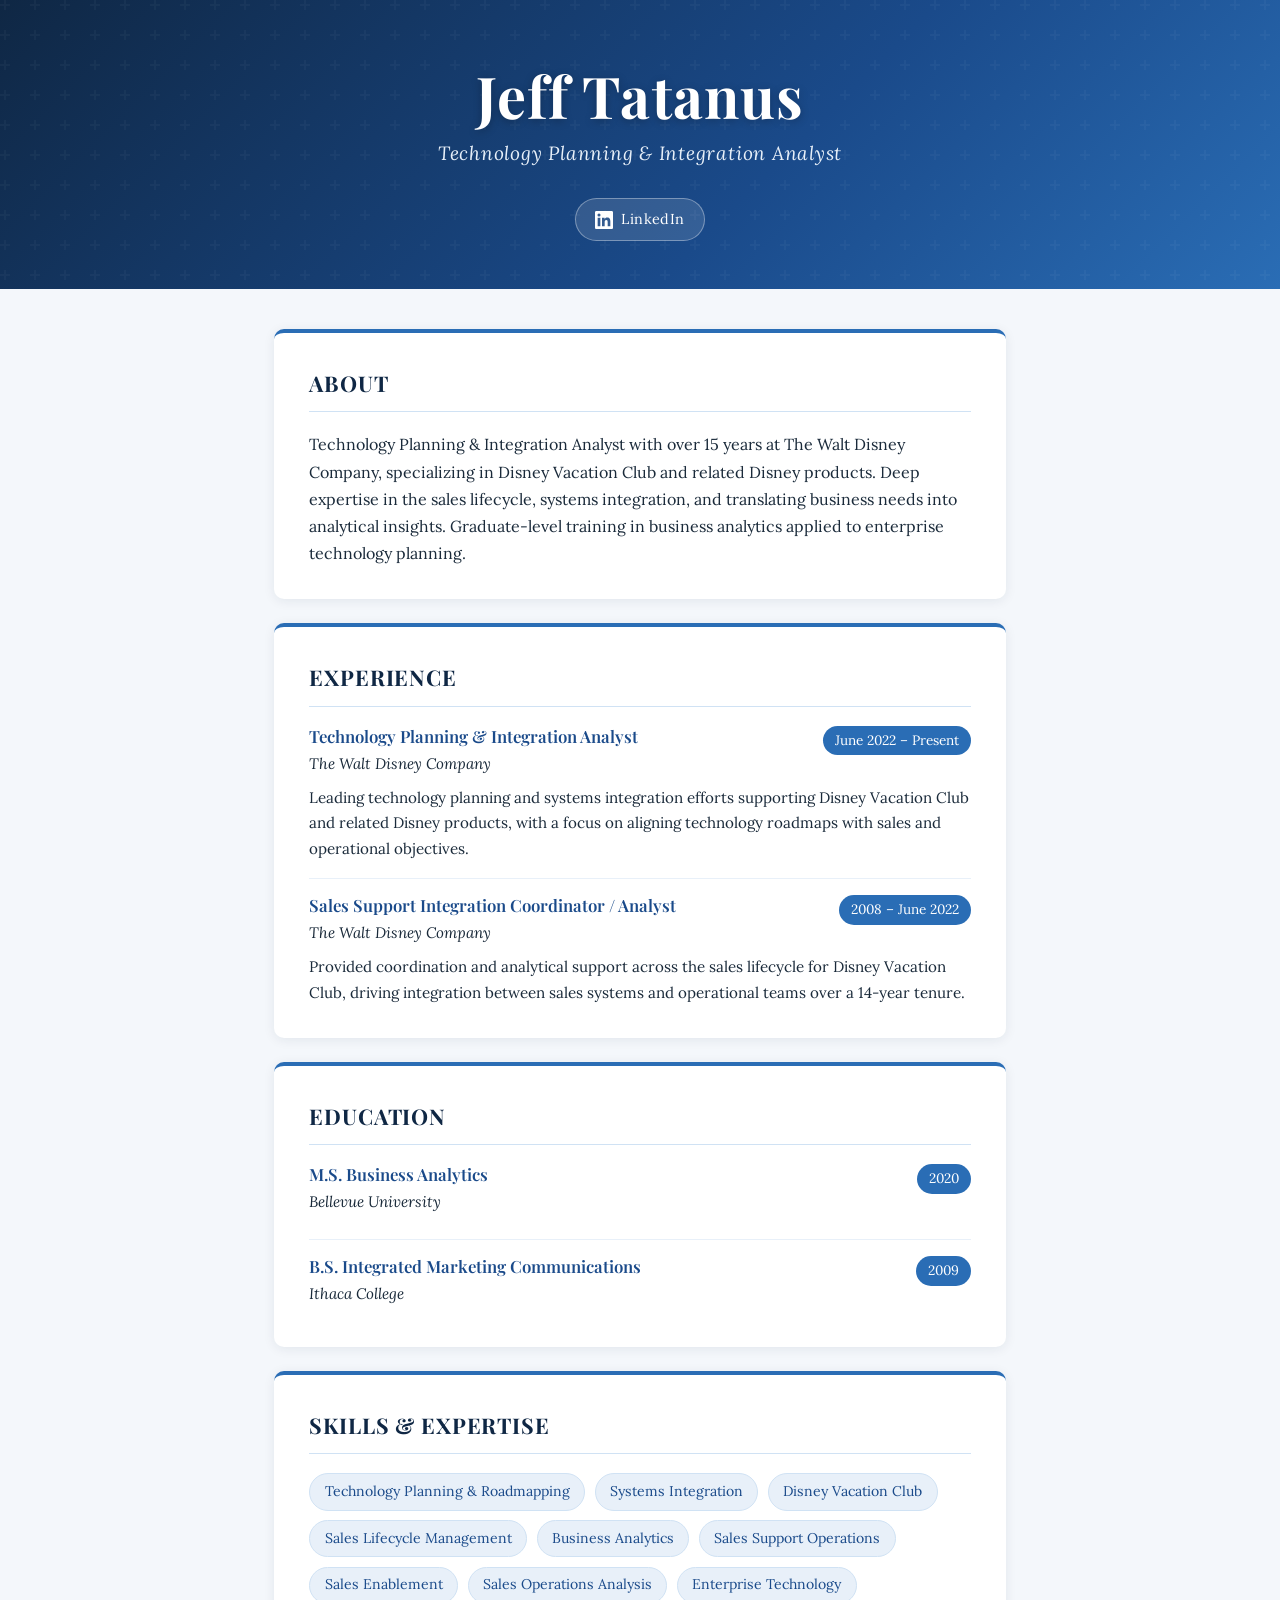
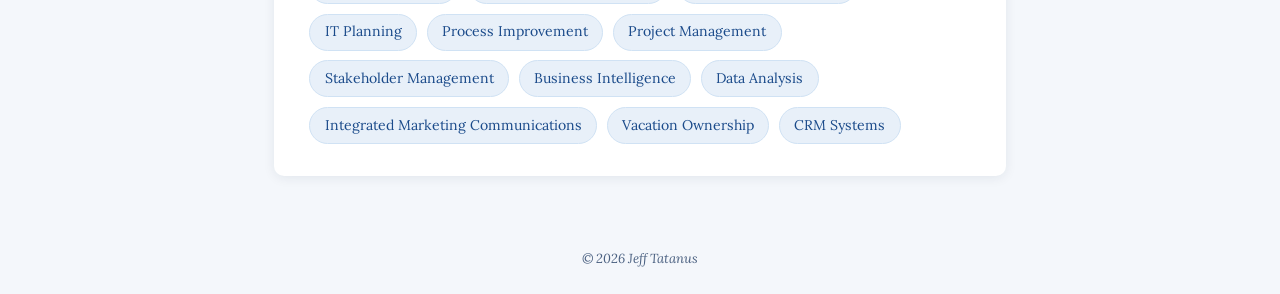
==== index.html @ 974bc09e "Initial commit: personal resume website Co-Authored-By: Claude Sonnet 4.6 <noreply@anthropic.com>" ====
<!DOCTYPE html>
<html lang="en">
<head>
  <meta charset="UTF-8" />
  <meta name="viewport" content="width=device-width, initial-scale=1.0" />
  <title>Jeff Tatanus | Technology Planning &amp; Integration Analyst</title>
  <meta name="description" content="Jeff Tatanus — Technology Planning &amp; Integration Analyst at The Walt Disney Company with 15+ years of experience in systems integration, business analytics, sales operations, and Disney Vacation Club technology." />
  <meta name="keywords" content="Jeff Tatanus, Technology Planning Analyst, Integration Analyst, Systems Analyst, Business Analyst, Sales Operations Analyst, Sales Technology Analyst, Enterprise Technology Analyst, IT Planning, Disney, Walt Disney Company, Disney Vacation Club, DVC, Vacation Ownership, Sales Lifecycle, Sales Integration, Sales Enablement, Sales Support, Business Analytics, Data Analysis, Business Intelligence, Systems Integration, Technology Roadmap, Process Improvement, Project Management, Stakeholder Management, Marketing Analytics, Integrated Marketing Communications, Bellevue University, Ithaca College" />
  <meta property="og:title" content="Jeff Tatanus | Technology Planning &amp; Integration Analyst" />
  <meta property="og:description" content="Technology Planning &amp; Integration Analyst at The Walt Disney Company with expertise in Disney Vacation Club, systems integration, and business analytics." />
  <meta property="og:type" content="profile" />
  <link rel="preconnect" href="https://fonts.googleapis.com" />
  <link rel="preconnect" href="https://fonts.gstatic.com" crossorigin />
  <link href="https://fonts.googleapis.com/css2?family=Playfair+Display:wght@400;600;700&family=Lora:ital,wght@0,400;0,500;1,400&display=swap" rel="stylesheet" />
  <link rel="stylesheet" href="style.css" />
</head>
<body>

  <header>
    <div class="header-inner">
      <h1>Jeff Tatanus</h1>
      <p class="title">Technology Planning &amp; Integration Analyst</p>
      <div class="social-links">
        <a href="https://www.linkedin.com/in/jefftatanus" target="_blank" rel="noopener noreferrer" class="social-btn">
          <svg xmlns="http://www.w3.org/2000/svg" viewBox="0 0 24 24" fill="currentColor" aria-hidden="true"><path d="M20.447 20.452h-3.554v-5.569c0-1.328-.027-3.037-1.852-3.037-1.853 0-2.136 1.445-2.136 2.939v5.667H9.351V9h3.414v1.561h.046c.477-.9 1.637-1.85 3.37-1.85 3.601 0 4.267 2.37 4.267 5.455v6.286zM5.337 7.433a2.062 2.062 0 0 1-2.063-2.065 2.064 2.064 0 1 1 2.063 2.065zm1.782 13.019H3.555V9h3.564v11.452zM22.225 0H1.771C.792 0 0 .774 0 1.729v20.542C0 23.227.792 24 1.771 24h20.451C23.2 24 24 23.227 24 22.271V1.729C24 .774 23.2 0 22.222 0h.003z"/></svg>
          LinkedIn
        </a>
      </div>
    </div>
  </header>

  <main>

    <section class="card" id="summary">
      <h2>About</h2>
      <p>
        Technology Planning &amp; Integration Analyst with over 15 years at The Walt Disney Company, specializing in Disney Vacation Club and related Disney products. Deep expertise in the sales lifecycle, systems integration, and translating business needs into analytical insights. Graduate-level training in business analytics applied to enterprise technology planning.
      </p>
    </section>

    <section class="card" id="experience">
      <h2>Experience</h2>

      <div class="entry">
        <div class="entry-header">
          <div>
            <h3>Technology Planning &amp; Integration Analyst</h3>
            <p class="org">The Walt Disney Company</p>
          </div>
          <span class="date">June 2022 &ndash; Present</span>
        </div>
        <p>
          Leading technology planning and systems integration efforts supporting Disney Vacation Club and related Disney products, with a focus on aligning technology roadmaps with sales and operational objectives.
        </p>
      </div>

      <div class="entry">
        <div class="entry-header">
          <div>
            <h3>Sales Support Integration Coordinator / Analyst</h3>
            <p class="org">The Walt Disney Company</p>
          </div>
          <span class="date">2008 &ndash; June 2022</span>
        </div>
        <p>
          Provided coordination and analytical support across the sales lifecycle for Disney Vacation Club, driving integration between sales systems and operational teams over a 14-year tenure.
        </p>
      </div>
    </section>

    <section class="card" id="education">
      <h2>Education</h2>

      <div class="entry">
        <div class="entry-header">
          <div>
            <h3>M.S. Business Analytics</h3>
            <p class="org">Bellevue University</p>
          </div>
          <span class="date">2020</span>
        </div>
      </div>

      <div class="entry">
        <div class="entry-header">
          <div>
            <h3>B.S. Integrated Marketing Communications</h3>
            <p class="org">Ithaca College</p>
          </div>
          <span class="date">2009</span>
        </div>
      </div>
    </section>

    <section class="card" id="skills">
      <h2>Skills &amp; Expertise</h2>
      <ul class="skills-list">
        <li>Technology Planning &amp; Roadmapping</li>
        <li>Systems Integration</li>
        <li>Disney Vacation Club</li>
        <li>Sales Lifecycle Management</li>
        <li>Business Analytics</li>
        <li>Sales Support Operations</li>
        <li>Sales Enablement</li>
        <li>Sales Operations Analysis</li>
        <li>Enterprise Technology</li>
        <li>IT Planning</li>
        <li>Process Improvement</li>
        <li>Project Management</li>
        <li>Stakeholder Management</li>
        <li>Business Intelligence</li>
        <li>Data Analysis</li>
        <li>Integrated Marketing Communications</li>
        <li>Vacation Ownership</li>
        <li>CRM Systems</li>
      </ul>
    </section>

  </main>

  <footer>
    <p>&copy; 2026 Jeff Tatanus</p>
  </footer>

</body>
</html>
---- style.css ----
*, *::before, *::after {
  box-sizing: border-box;
  margin: 0;
  padding: 0;
}

:root {
  --navy:      #0f2744;
  --blue:      #1a4a8a;
  --mid-blue:  #2a6db5;
  --light-blue:#4a90d9;
  --pale:      #e8f0f9;
  --pale-dark: #d0e2f4;
  --text:      #1a2a3a;
  --muted:     #4a6080;
}

html {
  scroll-behavior: smooth;
}

body {
  font-family: 'Lora', Georgia, serif;
  background: #f4f7fb;
  color: var(--text);
  line-height: 1.7;
  font-size: 1rem;
}

/* ── Header ─────────────────────────────────────────── */

header {
  background: linear-gradient(135deg, var(--navy) 0%, var(--blue) 60%, var(--mid-blue) 100%);
  color: #fff;
  padding: 4rem 2rem 3rem;
  text-align: center;
  position: relative;
  overflow: hidden;
}

header::before {
  content: '';
  position: absolute;
  inset: 0;
  background: url("data:image/svg+xml,%3Csvg width='60' height='60' viewBox='0 0 60 60' xmlns='http://www.w3.org/2000/svg'%3E%3Cg fill='none' fill-rule='evenodd'%3E%3Cg fill='%23ffffff' fill-opacity='0.03'%3E%3Cpath d='M36 34v-4h-2v4h-4v2h4v4h2v-4h4v-2h-4zm0-30V0h-2v4h-4v2h4v4h2V6h4V4h-4zM6 34v-4H4v4H0v2h4v4h2v-4h4v-2H6zM6 4V0H4v4H0v2h4v4h2V6h4V4H6z'/%3E%3C/g%3E%3C/g%3E%3C/svg%3E");
  pointer-events: none;
}

.header-inner {
  position: relative;
  max-width: 780px;
  margin: 0 auto;
}

header h1 {
  font-family: 'Playfair Display', Georgia, serif;
  font-size: clamp(2.4rem, 6vw, 3.6rem);
  font-weight: 700;
  letter-spacing: 0.02em;
  line-height: 1.1;
  text-shadow: 0 2px 8px rgba(0,0,0,0.25);
}

header .title {
  font-family: 'Lora', Georgia, serif;
  font-style: italic;
  font-size: clamp(1rem, 2.5vw, 1.2rem);
  color: var(--pale);
  margin-top: 0.6rem;
  letter-spacing: 0.04em;
}

.social-links {
  margin-top: 1.8rem;
  display: flex;
  justify-content: center;
  gap: 1rem;
}

.social-btn {
  display: inline-flex;
  align-items: center;
  gap: 0.5rem;
  background: rgba(255,255,255,0.12);
  border: 1.5px solid rgba(255,255,255,0.35);
  color: #fff;
  text-decoration: none;
  padding: 0.5rem 1.2rem;
  border-radius: 2rem;
  font-family: 'Lora', serif;
  font-size: 0.9rem;
  letter-spacing: 0.03em;
  transition: background 0.2s, border-color 0.2s, transform 0.15s;
}

.social-btn svg {
  width: 18px;
  height: 18px;
  flex-shrink: 0;
}

.social-btn:hover {
  background: rgba(255,255,255,0.22);
  border-color: rgba(255,255,255,0.7);
  transform: translateY(-2px);
}

/* ── Main layout ─────────────────────────────────────── */

main {
  max-width: 780px;
  margin: 2.5rem auto 3rem;
  padding: 0 1.5rem;
  display: flex;
  flex-direction: column;
  gap: 1.5rem;
}

/* ── Cards ───────────────────────────────────────────── */

.card {
  background: #fff;
  border-radius: 10px;
  padding: 2rem 2.2rem;
  box-shadow: 0 2px 12px rgba(15, 39, 68, 0.08);
  border-top: 4px solid var(--mid-blue);
}

.card h2 {
  font-family: 'Playfair Display', Georgia, serif;
  font-size: 1.35rem;
  font-weight: 700;
  color: var(--navy);
  letter-spacing: 0.04em;
  text-transform: uppercase;
  padding-bottom: 0.6rem;
  margin-bottom: 1.2rem;
  border-bottom: 1px solid var(--pale-dark);
}

/* ── Entries (experience / education) ───────────────── */

.entry {
  padding: 1rem 0;
  border-bottom: 1px solid var(--pale);
}

.entry:last-child {
  border-bottom: none;
  padding-bottom: 0;
}

.entry:first-of-type {
  padding-top: 0;
}

.entry-header {
  display: flex;
  justify-content: space-between;
  align-items: flex-start;
  gap: 1rem;
  flex-wrap: wrap;
  margin-bottom: 0.5rem;
}

.entry h3 {
  font-family: 'Playfair Display', Georgia, serif;
  font-size: 1.05rem;
  font-weight: 600;
  color: var(--blue);
  line-height: 1.3;
}

.org {
  font-family: 'Lora', serif;
  font-style: italic;
  font-size: 0.9rem;
  color: var(--muted);
  margin-top: 0.2rem;
}

.date {
  font-family: 'Lora', serif;
  font-size: 0.85rem;
  color: #fff;
  background: var(--mid-blue);
  padding: 0.2rem 0.75rem;
  border-radius: 1rem;
  white-space: nowrap;
  flex-shrink: 0;
}

.entry p {
  font-size: 0.95rem;
  color: var(--text);
}

/* ── Skills ──────────────────────────────────────────── */

.skills-list {
  list-style: none;
  display: flex;
  flex-wrap: wrap;
  gap: 0.6rem;
}

.skills-list li {
  background: var(--pale);
  color: var(--blue);
  border: 1px solid var(--pale-dark);
  padding: 0.35rem 0.9rem;
  border-radius: 2rem;
  font-size: 0.88rem;
  font-family: 'Lora', serif;
  transition: background 0.2s, color 0.2s;
}

.skills-list li:hover {
  background: var(--mid-blue);
  color: #fff;
  border-color: var(--mid-blue);
}

/* ── Footer ──────────────────────────────────────────── */

footer {
  text-align: center;
  padding: 1.5rem;
  font-size: 0.82rem;
  color: var(--muted);
  font-family: 'Lora', serif;
  font-style: italic;
}

/* ── Responsive ──────────────────────────────────────── */

@media (max-width: 540px) {
  .card {
    padding: 1.4rem 1.2rem;
  }

  .entry-header {
    flex-direction: column;
    gap: 0.3rem;
  }

  .date {
    align-self: flex-start;
  }
}
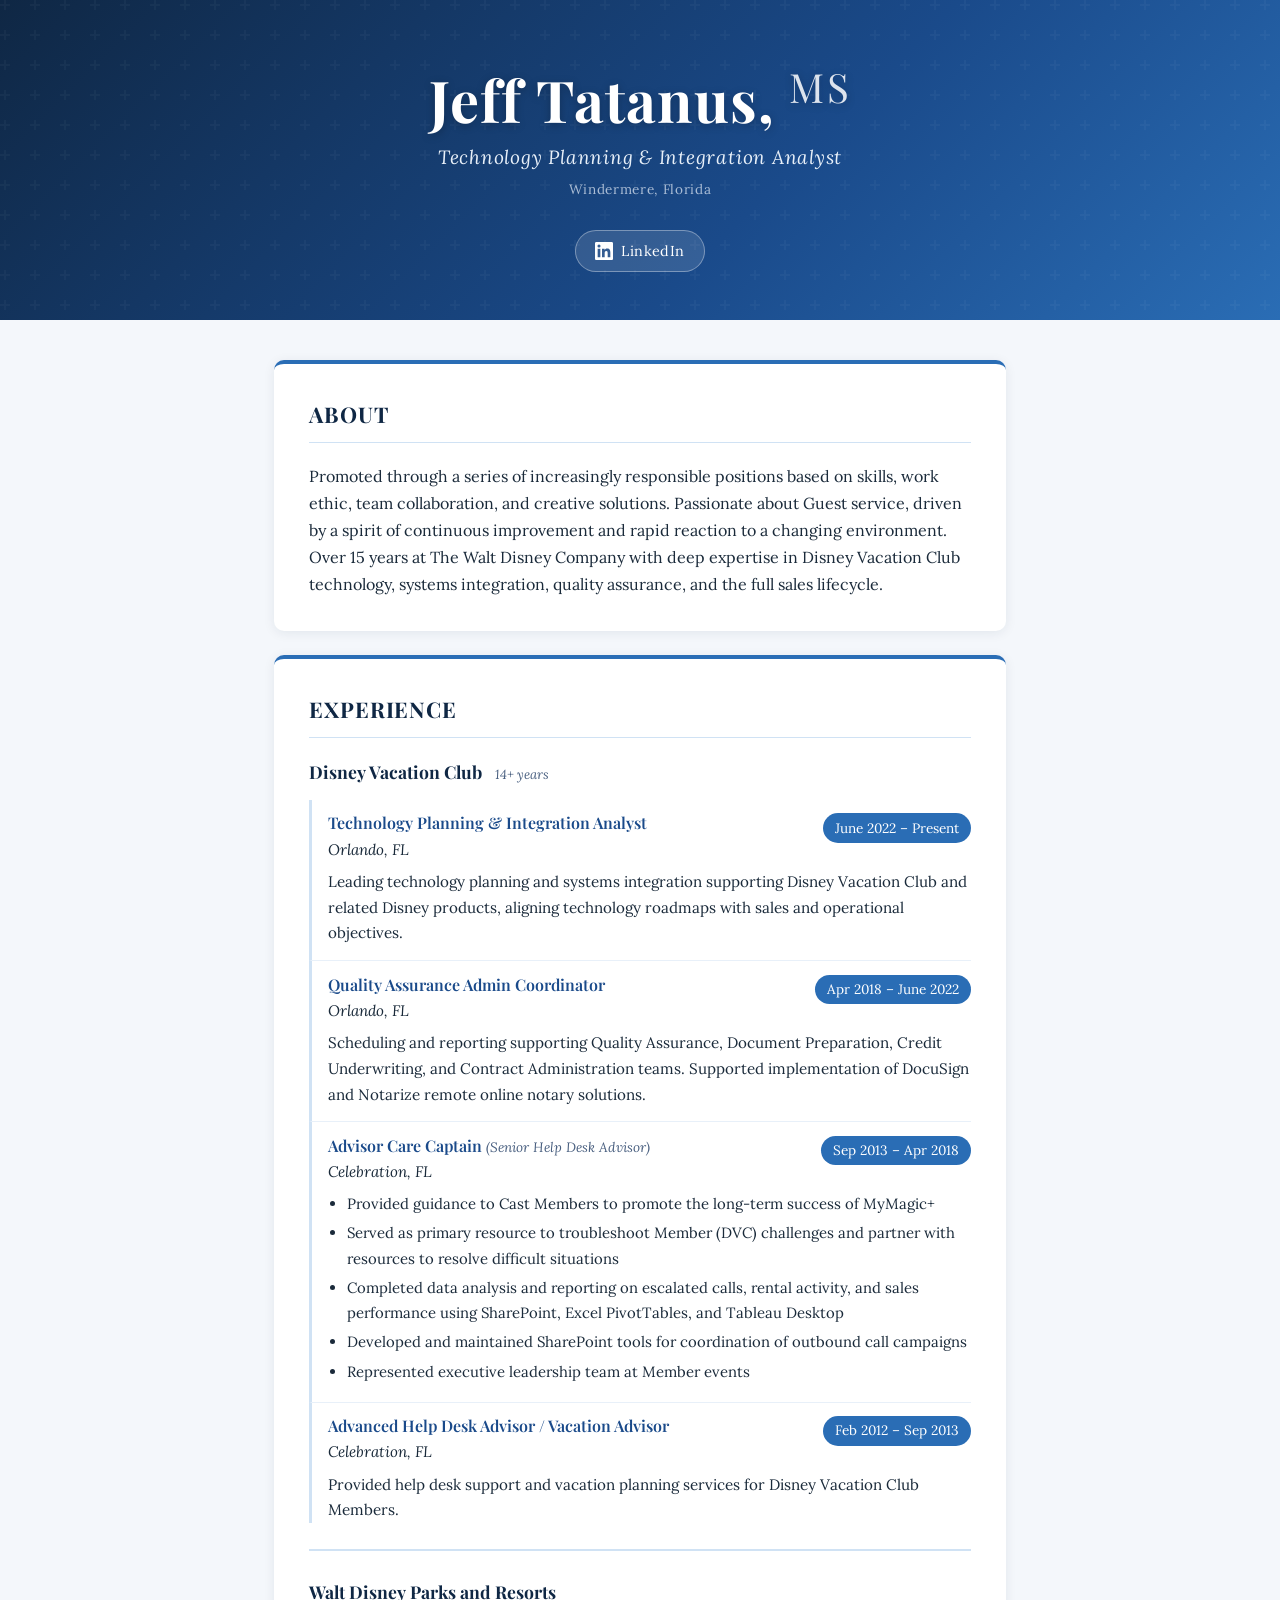
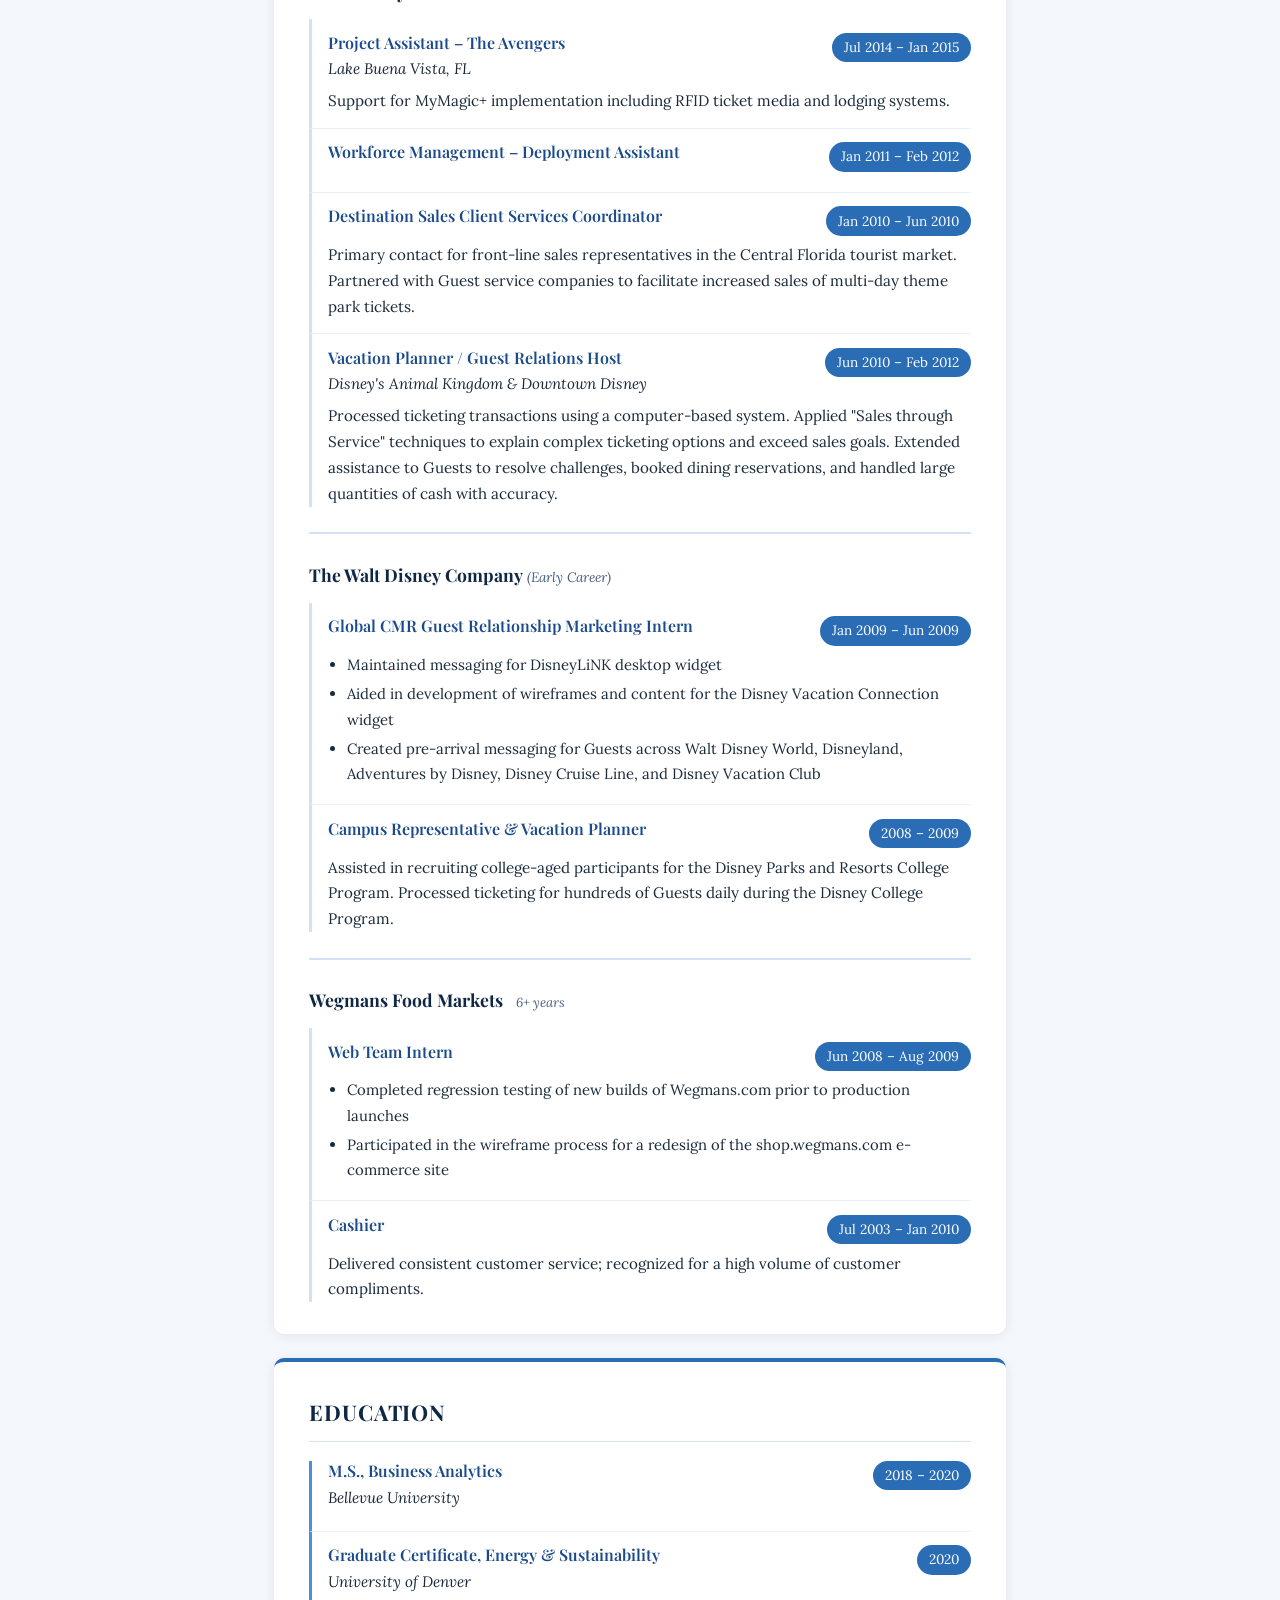
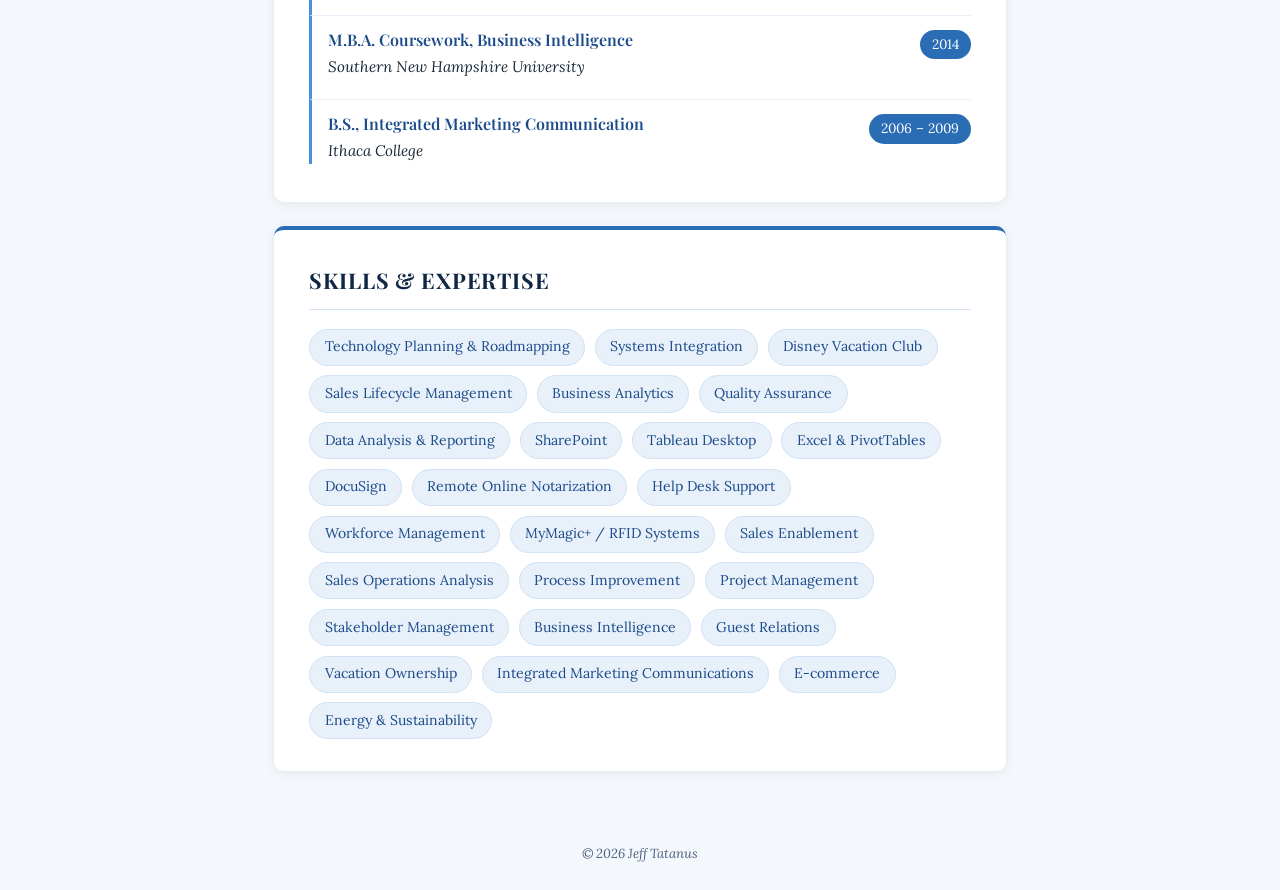
==== commit f5002860: "Enhance resume with full LinkedIn career history and expanded skills Co-Authored-By: Claude Sonnet 4" ====
--- a/index.html
+++ b/index.html
@@ -3,11 +3,11 @@
 <head>
   <meta charset="UTF-8" />
   <meta name="viewport" content="width=device-width, initial-scale=1.0" />
-  <title>Jeff Tatanus | Technology Planning &amp; Integration Analyst</title>
-  <meta name="description" content="Jeff Tatanus — Technology Planning &amp; Integration Analyst at The Walt Disney Company with 15+ years of experience in systems integration, business analytics, sales operations, and Disney Vacation Club technology." />
-  <meta name="keywords" content="Jeff Tatanus, Technology Planning Analyst, Integration Analyst, Systems Analyst, Business Analyst, Sales Operations Analyst, Sales Technology Analyst, Enterprise Technology Analyst, IT Planning, Disney, Walt Disney Company, Disney Vacation Club, DVC, Vacation Ownership, Sales Lifecycle, Sales Integration, Sales Enablement, Sales Support, Business Analytics, Data Analysis, Business Intelligence, Systems Integration, Technology Roadmap, Process Improvement, Project Management, Stakeholder Management, Marketing Analytics, Integrated Marketing Communications, Bellevue University, Ithaca College" />
-  <meta property="og:title" content="Jeff Tatanus | Technology Planning &amp; Integration Analyst" />
-  <meta property="og:description" content="Technology Planning &amp; Integration Analyst at The Walt Disney Company with expertise in Disney Vacation Club, systems integration, and business analytics." />
+  <title>Jeff Tatanus, MS | Technology Planning &amp; Integration Analyst</title>
+  <meta name="description" content="Jeff Tatanus — Technology Planning &amp; Integration Analyst at Disney Vacation Club with 15+ years at The Walt Disney Company. Expertise in systems integration, business analytics, quality assurance, data reporting, and the Disney sales lifecycle." />
+  <meta name="keywords" content="Jeff Tatanus, Technology Planning Analyst, Integration Analyst, Systems Analyst, Business Analyst, Quality Assurance, Help Desk, Sales Operations Analyst, Sales Technology Analyst, Enterprise Technology Analyst, IT Planning, Disney, Walt Disney Company, Disney Vacation Club, DVC, MyMagic+, RFID, Vacation Ownership, Sales Lifecycle, Sales Integration, Sales Enablement, Sales Support, DocuSign, Notarize, SharePoint, Tableau, Excel, PivotTables, Business Analytics, Data Analysis, Business Intelligence, Systems Integration, Technology Roadmap, Process Improvement, Project Management, Stakeholder Management, Workforce Management, Guest Relations, Integrated Marketing Communications, Bellevue University, Ithaca College, University of Denver, Energy and Sustainability, Windermere Florida, Orlando Florida" />
+  <meta property="og:title" content="Jeff Tatanus, MS | Technology Planning &amp; Integration Analyst" />
+  <meta property="og:description" content="Technology Planning &amp; Integration Analyst at Disney Vacation Club with 15+ years at The Walt Disney Company. M.S. Business Analytics, Bellevue University." />
   <meta property="og:type" content="profile" />
   <link rel="preconnect" href="https://fonts.googleapis.com" />
   <link rel="preconnect" href="https://fonts.gstatic.com" crossorigin />
@@ -18,8 +18,9 @@
 
   <header>
     <div class="header-inner">
-      <h1>Jeff Tatanus</h1>
+      <h1>Jeff Tatanus, <span class="credential">MS</span></h1>
       <p class="title">Technology Planning &amp; Integration Analyst</p>
+      <p class="location">Windermere, Florida</p>
       <div class="social-links">
         <a href="https://www.linkedin.com/in/jefftatanus" target="_blank" rel="noopener noreferrer" class="social-btn">
           <svg xmlns="http://www.w3.org/2000/svg" viewBox="0 0 24 24" fill="currentColor" aria-hidden="true"><path d="M20.447 20.452h-3.554v-5.569c0-1.328-.027-3.037-1.852-3.037-1.853 0-2.136 1.445-2.136 2.939v5.667H9.351V9h3.414v1.561h.046c.477-.9 1.637-1.85 3.37-1.85 3.601 0 4.267 2.37 4.267 5.455v6.286zM5.337 7.433a2.062 2.062 0 0 1-2.063-2.065 2.064 2.064 0 1 1 2.063 2.065zm1.782 13.019H3.555V9h3.564v11.452zM22.225 0H1.771C.792 0 0 .774 0 1.729v20.542C0 23.227.792 24 1.771 24h20.451C23.2 24 24 23.227 24 22.271V1.729C24 .774 23.2 0 22.222 0h.003z"/></svg>
@@ -34,38 +35,181 @@
     <section class="card" id="summary">
       <h2>About</h2>
       <p>
-        Technology Planning &amp; Integration Analyst with over 15 years at The Walt Disney Company, specializing in Disney Vacation Club and related Disney products. Deep expertise in the sales lifecycle, systems integration, and translating business needs into analytical insights. Graduate-level training in business analytics applied to enterprise technology planning.
+        Promoted through a series of increasingly responsible positions based on skills, work ethic, team collaboration, and creative solutions. Passionate about Guest service, driven by a spirit of continuous improvement and rapid reaction to a changing environment. Over 15 years at The Walt Disney Company with deep expertise in Disney Vacation Club technology, systems integration, quality assurance, and the full sales lifecycle.
       </p>
     </section>
 
     <section class="card" id="experience">
       <h2>Experience</h2>
 
-      <div class="entry">
-        <div class="entry-header">
-          <div>
-            <h3>Technology Planning &amp; Integration Analyst</h3>
-            <p class="org">The Walt Disney Company</p>
-          </div>
-          <span class="date">June 2022 &ndash; Present</span>
-        </div>
-        <p>
-          Leading technology planning and systems integration efforts supporting Disney Vacation Club and related Disney products, with a focus on aligning technology roadmaps with sales and operational objectives.
-        </p>
-      </div>
-
-      <div class="entry">
-        <div class="entry-header">
-          <div>
-            <h3>Sales Support Integration Coordinator / Analyst</h3>
-            <p class="org">The Walt Disney Company</p>
-          </div>
-          <span class="date">2008 &ndash; June 2022</span>
-        </div>
-        <p>
-          Provided coordination and analytical support across the sales lifecycle for Disney Vacation Club, driving integration between sales systems and operational teams over a 14-year tenure.
-        </p>
-      </div>
+      <!-- Disney Vacation Club -->
+      <div class="company-block">
+        <div class="company-header">
+          <h3 class="company-name">Disney Vacation Club</h3>
+          <span class="company-tenure">14+ years</span>
+        </div>
+
+        <div class="entry">
+          <div class="entry-header">
+            <div>
+              <h4>Technology Planning &amp; Integration Analyst</h4>
+              <p class="location-tag">Orlando, FL</p>
+            </div>
+            <span class="date">June 2022 &ndash; Present</span>
+          </div>
+          <p>Leading technology planning and systems integration supporting Disney Vacation Club and related Disney products, aligning technology roadmaps with sales and operational objectives.</p>
+        </div>
+
+        <div class="entry">
+          <div class="entry-header">
+            <div>
+              <h4>Quality Assurance Admin Coordinator</h4>
+              <p class="location-tag">Orlando, FL</p>
+            </div>
+            <span class="date">Apr 2018 &ndash; June 2022</span>
+          </div>
+          <p>Scheduling and reporting supporting Quality Assurance, Document Preparation, Credit Underwriting, and Contract Administration teams. Supported implementation of DocuSign and Notarize remote online notary solutions.</p>
+        </div>
+
+        <div class="entry">
+          <div class="entry-header">
+            <div>
+              <h4>Advisor Care Captain <span class="role-note">(Senior Help Desk Advisor)</span></h4>
+              <p class="location-tag">Celebration, FL</p>
+            </div>
+            <span class="date">Sep 2013 &ndash; Apr 2018</span>
+          </div>
+          <ul class="entry-list">
+            <li>Provided guidance to Cast Members to promote the long-term success of MyMagic+</li>
+            <li>Served as primary resource to troubleshoot Member (DVC) challenges and partner with resources to resolve difficult situations</li>
+            <li>Completed data analysis and reporting on escalated calls, rental activity, and sales performance using SharePoint, Excel PivotTables, and Tableau Desktop</li>
+            <li>Developed and maintained SharePoint tools for coordination of outbound call campaigns</li>
+            <li>Represented executive leadership team at Member events</li>
+          </ul>
+        </div>
+
+        <div class="entry">
+          <div class="entry-header">
+            <div>
+              <h4>Advanced Help Desk Advisor / Vacation Advisor</h4>
+              <p class="location-tag">Celebration, FL</p>
+            </div>
+            <span class="date">Feb 2012 &ndash; Sep 2013</span>
+          </div>
+          <p>Provided help desk support and vacation planning services for Disney Vacation Club Members.</p>
+        </div>
+      </div>
+
+      <!-- Walt Disney Parks and Resorts -->
+      <div class="company-block">
+        <div class="company-header">
+          <h3 class="company-name">Walt Disney Parks and Resorts</h3>
+        </div>
+
+        <div class="entry">
+          <div class="entry-header">
+            <div>
+              <h4>Project Assistant &ndash; The Avengers</h4>
+              <p class="location-tag">Lake Buena Vista, FL</p>
+            </div>
+            <span class="date">Jul 2014 &ndash; Jan 2015</span>
+          </div>
+          <p>Support for MyMagic+ implementation including RFID ticket media and lodging systems.</p>
+        </div>
+
+        <div class="entry">
+          <div class="entry-header">
+            <div>
+              <h4>Workforce Management &ndash; Deployment Assistant</h4>
+            </div>
+            <span class="date">Jan 2011 &ndash; Feb 2012</span>
+          </div>
+        </div>
+
+        <div class="entry">
+          <div class="entry-header">
+            <div>
+              <h4>Destination Sales Client Services Coordinator</h4>
+            </div>
+            <span class="date">Jan 2010 &ndash; Jun 2010</span>
+          </div>
+          <p>Primary contact for front-line sales representatives in the Central Florida tourist market. Partnered with Guest service companies to facilitate increased sales of multi-day theme park tickets.</p>
+        </div>
+
+        <div class="entry">
+          <div class="entry-header">
+            <div>
+              <h4>Vacation Planner / Guest Relations Host</h4>
+              <p class="location-tag">Disney's Animal Kingdom &amp; Downtown Disney</p>
+            </div>
+            <span class="date">Jun 2010 &ndash; Feb 2012</span>
+          </div>
+          <p>Processed ticketing transactions using a computer-based system. Applied "Sales through Service" techniques to explain complex ticketing options and exceed sales goals. Extended assistance to Guests to resolve challenges, booked dining reservations, and handled large quantities of cash with accuracy.</p>
+        </div>
+      </div>
+
+      <!-- The Walt Disney Company – Early Career -->
+      <div class="company-block">
+        <div class="company-header">
+          <h3 class="company-name">The Walt Disney Company <span class="role-note">(Early Career)</span></h3>
+        </div>
+
+        <div class="entry">
+          <div class="entry-header">
+            <div>
+              <h4>Global CMR Guest Relationship Marketing Intern</h4>
+            </div>
+            <span class="date">Jan 2009 &ndash; Jun 2009</span>
+          </div>
+          <ul class="entry-list">
+            <li>Maintained messaging for DisneyLiNK desktop widget</li>
+            <li>Aided in development of wireframes and content for the Disney Vacation Connection widget</li>
+            <li>Created pre-arrival messaging for Guests across Walt Disney World, Disneyland, Adventures by Disney, Disney Cruise Line, and Disney Vacation Club</li>
+          </ul>
+        </div>
+
+        <div class="entry">
+          <div class="entry-header">
+            <div>
+              <h4>Campus Representative &amp; Vacation Planner</h4>
+            </div>
+            <span class="date">2008 &ndash; 2009</span>
+          </div>
+          <p>Assisted in recruiting college-aged participants for the Disney Parks and Resorts College Program. Processed ticketing for hundreds of Guests daily during the Disney College Program.</p>
+        </div>
+      </div>
+
+      <!-- Wegmans -->
+      <div class="company-block">
+        <div class="company-header">
+          <h3 class="company-name">Wegmans Food Markets</h3>
+          <span class="company-tenure">6+ years</span>
+        </div>
+
+        <div class="entry">
+          <div class="entry-header">
+            <div>
+              <h4>Web Team Intern</h4>
+            </div>
+            <span class="date">Jun 2008 &ndash; Aug 2009</span>
+          </div>
+          <ul class="entry-list">
+            <li>Completed regression testing of new builds of Wegmans.com prior to production launches</li>
+            <li>Participated in the wireframe process for a redesign of the shop.wegmans.com e-commerce site</li>
+          </ul>
+        </div>
+
+        <div class="entry">
+          <div class="entry-header">
+            <div>
+              <h4>Cashier</h4>
+            </div>
+            <span class="date">Jul 2003 &ndash; Jan 2010</span>
+          </div>
+          <p>Delivered consistent customer service; recognized for a high volume of customer compliments.</p>
+        </div>
+      </div>
+
     </section>
 
     <section class="card" id="education">
@@ -74,9 +218,19 @@
       <div class="entry">
         <div class="entry-header">
           <div>
-            <h3>M.S. Business Analytics</h3>
+            <h4>M.S., Business Analytics</h4>
             <p class="org">Bellevue University</p>
           </div>
+          <span class="date">2018 &ndash; 2020</span>
+        </div>
+      </div>
+
+      <div class="entry">
+        <div class="entry-header">
+          <div>
+            <h4>Graduate Certificate, Energy &amp; Sustainability</h4>
+            <p class="org">University of Denver</p>
+          </div>
           <span class="date">2020</span>
         </div>
       </div>
@@ -84,12 +238,23 @@
       <div class="entry">
         <div class="entry-header">
           <div>
-            <h3>B.S. Integrated Marketing Communications</h3>
+            <h4>M.B.A. Coursework, Business Intelligence</h4>
+            <p class="org">Southern New Hampshire University</p>
+          </div>
+          <span class="date">2014</span>
+        </div>
+      </div>
+
+      <div class="entry">
+        <div class="entry-header">
+          <div>
+            <h4>B.S., Integrated Marketing Communication</h4>
             <p class="org">Ithaca College</p>
           </div>
-          <span class="date">2009</span>
-        </div>
-      </div>
+          <span class="date">2006 &ndash; 2009</span>
+        </div>
+      </div>
+
     </section>
 
     <section class="card" id="skills">
@@ -100,19 +265,27 @@
         <li>Disney Vacation Club</li>
         <li>Sales Lifecycle Management</li>
         <li>Business Analytics</li>
-        <li>Sales Support Operations</li>
+        <li>Quality Assurance</li>
+        <li>Data Analysis &amp; Reporting</li>
+        <li>SharePoint</li>
+        <li>Tableau Desktop</li>
+        <li>Excel &amp; PivotTables</li>
+        <li>DocuSign</li>
+        <li>Remote Online Notarization</li>
+        <li>Help Desk Support</li>
+        <li>Workforce Management</li>
+        <li>MyMagic+ / RFID Systems</li>
         <li>Sales Enablement</li>
         <li>Sales Operations Analysis</li>
-        <li>Enterprise Technology</li>
-        <li>IT Planning</li>
         <li>Process Improvement</li>
         <li>Project Management</li>
         <li>Stakeholder Management</li>
         <li>Business Intelligence</li>
-        <li>Data Analysis</li>
+        <li>Guest Relations</li>
+        <li>Vacation Ownership</li>
         <li>Integrated Marketing Communications</li>
-        <li>Vacation Ownership</li>
-        <li>CRM Systems</li>
+        <li>E-commerce</li>
+        <li>Energy &amp; Sustainability</li>
       </ul>
     </section>
 
--- a/style.css
+++ b/style.css
@@ -68,6 +68,22 @@
   color: var(--pale);
   margin-top: 0.6rem;
   letter-spacing: 0.04em;
+}
+
+header .credential {
+  font-size: 0.7em;
+  font-weight: 400;
+  vertical-align: super;
+  letter-spacing: 0.06em;
+  opacity: 0.85;
+}
+
+header .location {
+  font-family: 'Lora', serif;
+  font-size: 0.85rem;
+  color: rgba(232, 240, 249, 0.7);
+  margin-top: 0.25rem;
+  letter-spacing: 0.05em;
 }
 
 .social-links {
@@ -138,11 +154,48 @@
   border-bottom: 1px solid var(--pale-dark);
 }
 
+/* ── Company blocks ──────────────────────────────────── */
+
+.company-block {
+  margin-bottom: 1.6rem;
+  padding-bottom: 1.6rem;
+  border-bottom: 2px solid var(--pale-dark);
+}
+
+.company-block:last-child {
+  border-bottom: none;
+  margin-bottom: 0;
+  padding-bottom: 0;
+}
+
+.company-header {
+  display: flex;
+  align-items: baseline;
+  gap: 0.8rem;
+  flex-wrap: wrap;
+  margin-bottom: 0.8rem;
+}
+
+.company-name {
+  font-family: 'Playfair Display', Georgia, serif;
+  font-size: 1.1rem;
+  font-weight: 700;
+  color: var(--navy);
+}
+
+.company-tenure {
+  font-family: 'Lora', serif;
+  font-style: italic;
+  font-size: 0.82rem;
+  color: var(--muted);
+}
+
 /* ── Entries (experience / education) ───────────────── */
 
 .entry {
-  padding: 1rem 0;
+  padding: 0.85rem 0 0.85rem 1rem;
   border-bottom: 1px solid var(--pale);
+  border-left: 3px solid var(--pale-dark);
 }
 
 .entry:last-child {
@@ -160,23 +213,54 @@
   align-items: flex-start;
   gap: 1rem;
   flex-wrap: wrap;
-  margin-bottom: 0.5rem;
-}
-
-.entry h3 {
+  margin-bottom: 0.4rem;
+}
+
+.entry h4 {
   font-family: 'Playfair Display', Georgia, serif;
-  font-size: 1.05rem;
+  font-size: 1rem;
   font-weight: 600;
   color: var(--blue);
   line-height: 1.3;
 }
 
+.role-note {
+  font-family: 'Lora', serif;
+  font-style: italic;
+  font-weight: 400;
+  font-size: 0.85rem;
+  color: var(--muted);
+}
+
+.location-tag {
+  font-family: 'Lora', serif;
+  font-style: italic;
+  font-size: 0.82rem;
+  color: var(--muted);
+  margin-top: 0.15rem;
+}
+
+.entry-list {
+  margin: 0.4rem 0 0 1.2rem;
+  font-size: 0.93rem;
+  color: var(--text);
+}
+
+.entry-list li {
+  margin-bottom: 0.25rem;
+}
+
 .org {
   font-family: 'Lora', serif;
   font-style: italic;
   font-size: 0.9rem;
   color: var(--muted);
   margin-top: 0.2rem;
+}
+
+/* education entries use h4 too, keep consistent */
+#education .entry {
+  border-left-color: var(--light-blue);
 }
 
 .date {
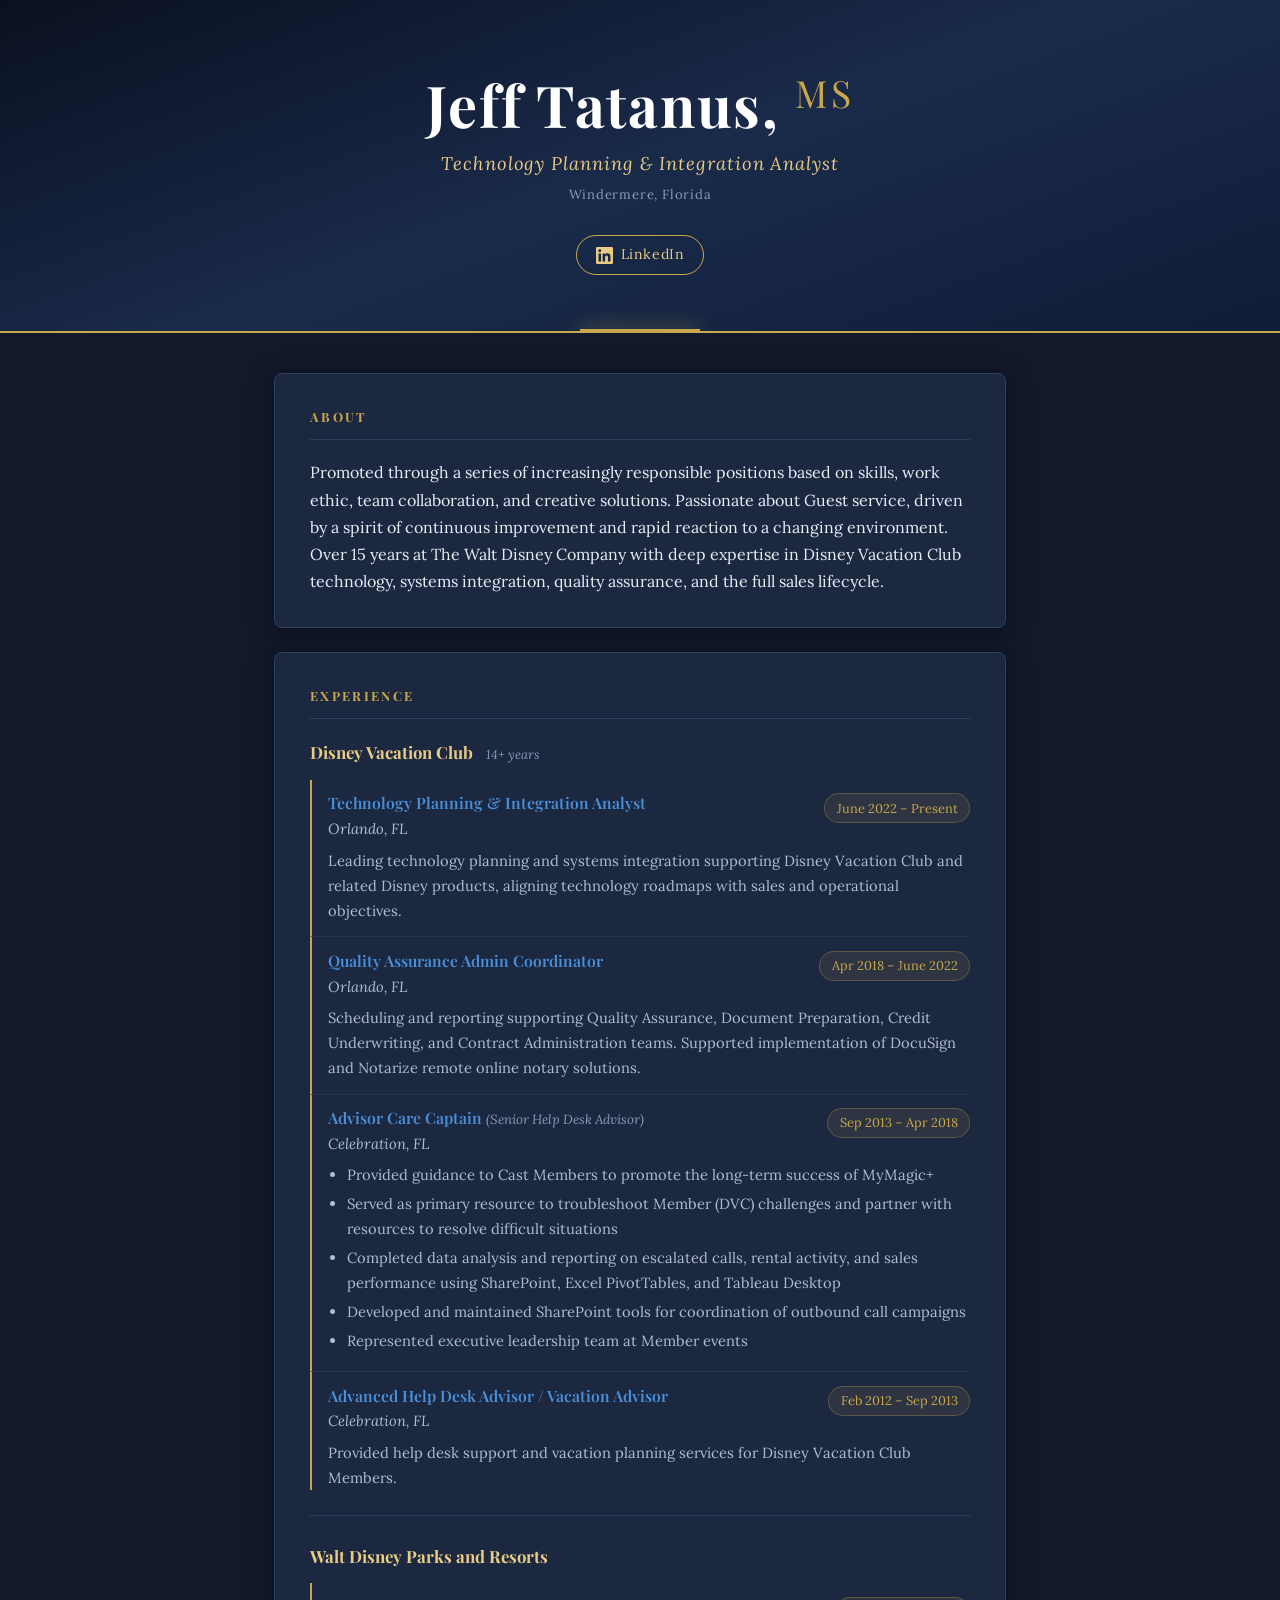
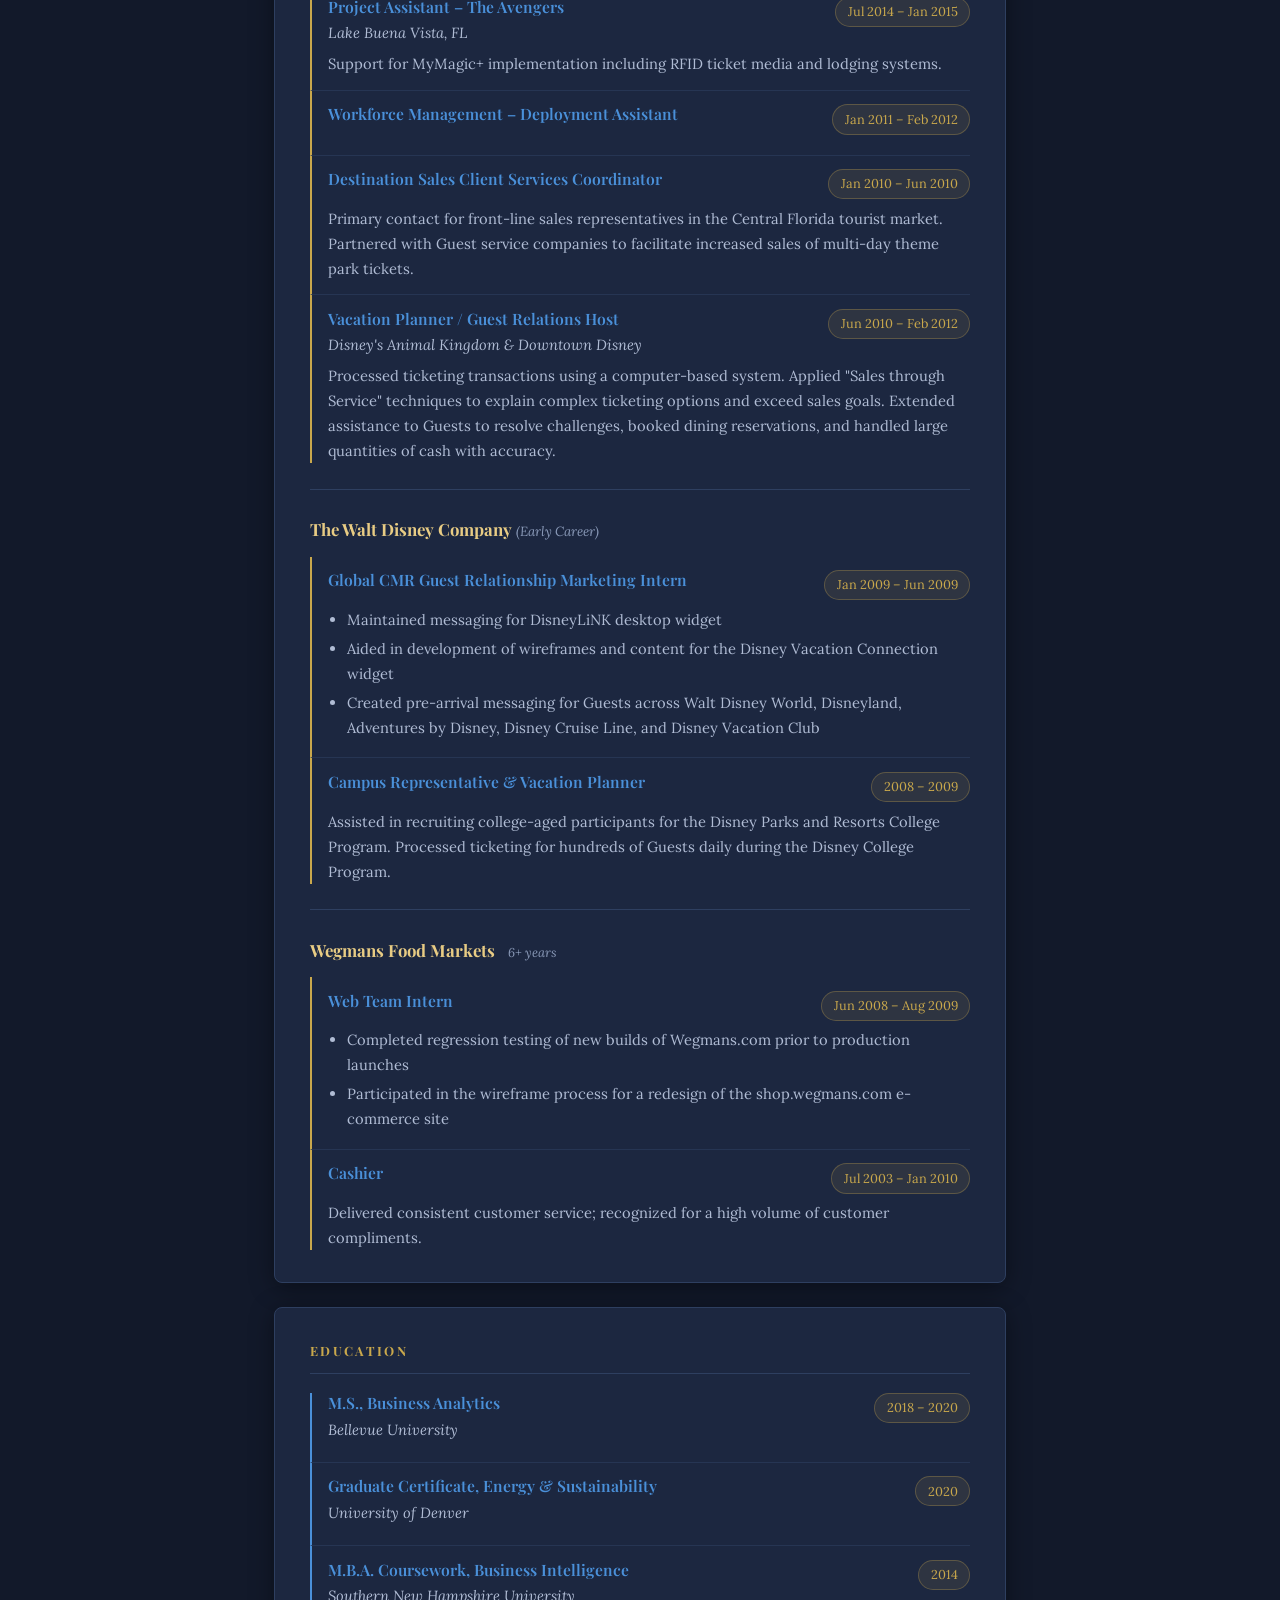
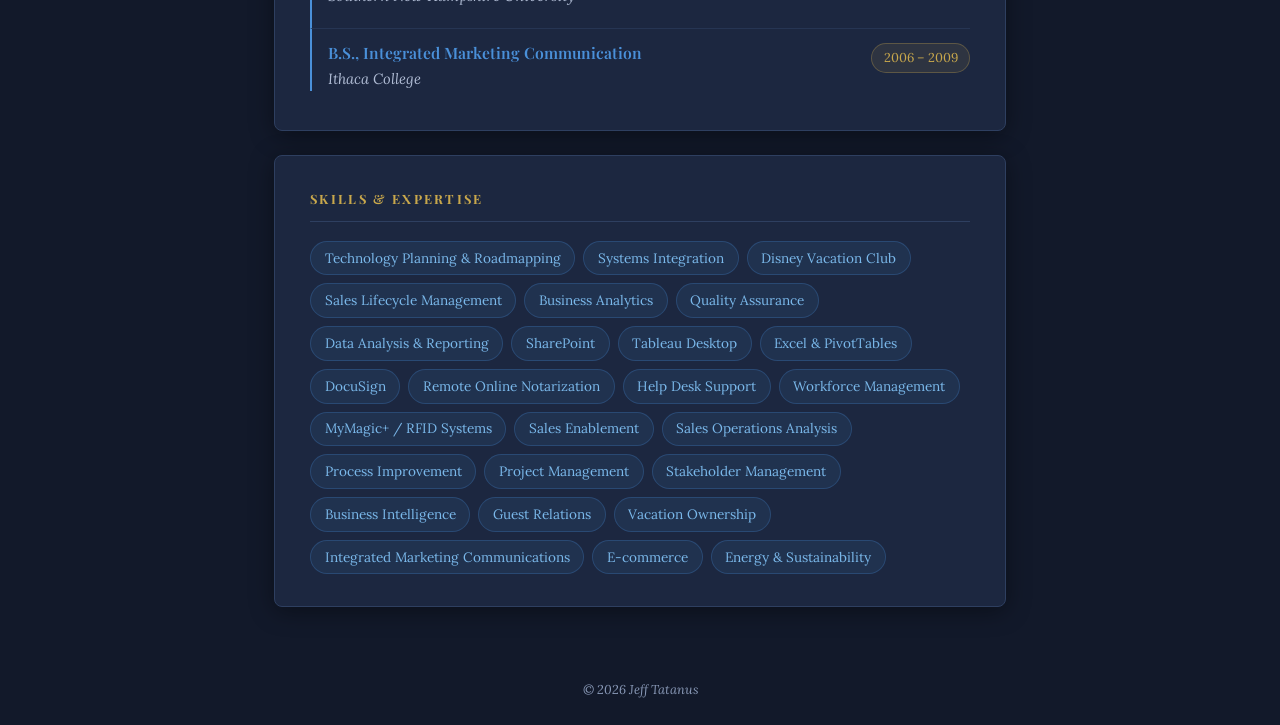
==== commit 0cd6c018: "Apply dark executive theme; add alternate design options Co-Authored-By: Claude Sonnet 4.6 <noreply@" ====
--- a/index.html
+++ b/index.html
@@ -12,7 +12,7 @@
   <link rel="preconnect" href="https://fonts.googleapis.com" />
   <link rel="preconnect" href="https://fonts.gstatic.com" crossorigin />
   <link href="https://fonts.googleapis.com/css2?family=Playfair+Display:wght@400;600;700&family=Lora:ital,wght@0,400;0,500;1,400&display=swap" rel="stylesheet" />
-  <link rel="stylesheet" href="style.css" />
+  <link rel="stylesheet" href="style-dark.css" />
 </head>
 <body>
 
--- a/style-dark.css
+++ b/style-dark.css
@@ -0,0 +1,322 @@
+*, *::before, *::after {
+  box-sizing: border-box;
+  margin: 0;
+  padding: 0;
+}
+
+:root {
+  --bg:        #12192a;
+  --surface:   #1c2740;
+  --surface2:  #243150;
+  --gold:      #c9a84c;
+  --gold-light:#e8cc84;
+  --blue:      #4a90d9;
+  --text:      #e8edf5;
+  --muted:     #8a9ab8;
+  --divider:   #2e3f60;
+}
+
+html { scroll-behavior: smooth; }
+
+body {
+  font-family: 'Lora', Georgia, serif;
+  background: var(--bg);
+  color: var(--text);
+  line-height: 1.7;
+  font-size: 1rem;
+}
+
+/* ── Header ─────────────────────────────────────────── */
+
+header {
+  background: linear-gradient(160deg, #0a1020 0%, #1a2a4a 50%, #0e1e38 100%);
+  color: #fff;
+  padding: 4.5rem 2rem 3.5rem;
+  text-align: center;
+  border-bottom: 2px solid var(--gold);
+  position: relative;
+  overflow: hidden;
+}
+
+header::after {
+  content: '';
+  position: absolute;
+  bottom: -1px;
+  left: 50%;
+  transform: translateX(-50%);
+  width: 120px;
+  height: 3px;
+  background: var(--gold);
+  box-shadow: 0 0 20px var(--gold);
+}
+
+.header-inner {
+  position: relative;
+  max-width: 780px;
+  margin: 0 auto;
+}
+
+header h1 {
+  font-family: 'Playfair Display', Georgia, serif;
+  font-size: clamp(2.4rem, 6vw, 3.6rem);
+  font-weight: 700;
+  letter-spacing: 0.03em;
+  line-height: 1.1;
+  color: #fff;
+}
+
+header .credential {
+  font-size: 0.65em;
+  font-weight: 400;
+  vertical-align: super;
+  color: var(--gold);
+  letter-spacing: 0.08em;
+}
+
+header .title {
+  font-family: 'Lora', Georgia, serif;
+  font-style: italic;
+  font-size: clamp(1rem, 2.5vw, 1.15rem);
+  color: var(--gold-light);
+  margin-top: 0.7rem;
+  letter-spacing: 0.05em;
+}
+
+header .location {
+  font-family: 'Lora', serif;
+  font-size: 0.82rem;
+  color: var(--muted);
+  margin-top: 0.3rem;
+  letter-spacing: 0.06em;
+}
+
+.social-links {
+  margin-top: 1.8rem;
+  display: flex;
+  justify-content: center;
+  gap: 1rem;
+}
+
+.social-btn {
+  display: inline-flex;
+  align-items: center;
+  gap: 0.5rem;
+  background: transparent;
+  border: 1.5px solid var(--gold);
+  color: var(--gold-light);
+  text-decoration: none;
+  padding: 0.45rem 1.2rem;
+  border-radius: 2rem;
+  font-family: 'Lora', serif;
+  font-size: 0.88rem;
+  letter-spacing: 0.04em;
+  transition: background 0.2s, color 0.2s, box-shadow 0.2s, transform 0.15s;
+}
+
+.social-btn svg {
+  width: 17px;
+  height: 17px;
+  flex-shrink: 0;
+}
+
+.social-btn:hover {
+  background: var(--gold);
+  color: #12192a;
+  box-shadow: 0 0 16px rgba(201,168,76,0.4);
+  transform: translateY(-2px);
+}
+
+/* ── Main layout ─────────────────────────────────────── */
+
+main {
+  max-width: 780px;
+  margin: 2.5rem auto 3rem;
+  padding: 0 1.5rem;
+  display: flex;
+  flex-direction: column;
+  gap: 1.5rem;
+}
+
+/* ── Cards ───────────────────────────────────────────── */
+
+.card {
+  background: var(--surface);
+  border-radius: 8px;
+  padding: 2rem 2.2rem;
+  box-shadow: 0 4px 24px rgba(0,0,0,0.4);
+  border: 1px solid var(--divider);
+}
+
+.card h2 {
+  font-family: 'Playfair Display', Georgia, serif;
+  font-size: 0.8rem;
+  font-weight: 700;
+  color: var(--gold);
+  letter-spacing: 0.18em;
+  text-transform: uppercase;
+  padding-bottom: 0.7rem;
+  margin-bottom: 1.2rem;
+  border-bottom: 1px solid var(--divider);
+}
+
+/* ── Company blocks ──────────────────────────────────── */
+
+.company-block {
+  margin-bottom: 1.6rem;
+  padding-bottom: 1.6rem;
+  border-bottom: 1px solid var(--divider);
+}
+
+.company-block:last-child {
+  border-bottom: none;
+  margin-bottom: 0;
+  padding-bottom: 0;
+}
+
+.company-header {
+  display: flex;
+  align-items: baseline;
+  gap: 0.8rem;
+  flex-wrap: wrap;
+  margin-bottom: 0.8rem;
+}
+
+.company-name {
+  font-family: 'Playfair Display', Georgia, serif;
+  font-size: 1.05rem;
+  font-weight: 700;
+  color: var(--gold-light);
+}
+
+.company-tenure {
+  font-family: 'Lora', serif;
+  font-style: italic;
+  font-size: 0.8rem;
+  color: var(--muted);
+}
+
+/* ── Entries ─────────────────────────────────────────── */
+
+.entry {
+  padding: 0.85rem 0 0.85rem 1rem;
+  border-bottom: 1px solid rgba(46,63,96,0.6);
+  border-left: 2px solid var(--gold);
+}
+
+.entry:last-child {
+  border-bottom: none;
+  padding-bottom: 0;
+}
+
+.entry:first-of-type { padding-top: 0; }
+
+.entry-header {
+  display: flex;
+  justify-content: space-between;
+  align-items: flex-start;
+  gap: 1rem;
+  flex-wrap: wrap;
+  margin-bottom: 0.4rem;
+}
+
+.entry h4 {
+  font-family: 'Playfair Display', Georgia, serif;
+  font-size: 0.98rem;
+  font-weight: 600;
+  color: var(--blue);
+  line-height: 1.3;
+}
+
+.role-note {
+  font-family: 'Lora', serif;
+  font-style: italic;
+  font-weight: 400;
+  font-size: 0.83rem;
+  color: var(--muted);
+}
+
+.location-tag {
+  font-family: 'Lora', serif;
+  font-style: italic;
+  font-size: 0.8rem;
+  color: var(--muted);
+  margin-top: 0.15rem;
+}
+
+.entry p, .entry-list {
+  font-size: 0.92rem;
+  color: #b0bcd4;
+}
+
+.entry-list {
+  margin: 0.4rem 0 0 1.2rem;
+}
+
+.entry-list li { margin-bottom: 0.25rem; }
+
+.org {
+  font-family: 'Lora', serif;
+  font-style: italic;
+  font-size: 0.88rem;
+  color: var(--muted);
+  margin-top: 0.2rem;
+}
+
+.date {
+  font-family: 'Lora', serif;
+  font-size: 0.8rem;
+  color: var(--gold);
+  background: rgba(201,168,76,0.1);
+  border: 1px solid rgba(201,168,76,0.3);
+  padding: 0.2rem 0.7rem;
+  border-radius: 1rem;
+  white-space: nowrap;
+  flex-shrink: 0;
+}
+
+#education .entry { border-left-color: var(--blue); }
+
+/* ── Skills ──────────────────────────────────────────── */
+
+.skills-list {
+  list-style: none;
+  display: flex;
+  flex-wrap: wrap;
+  gap: 0.5rem;
+}
+
+.skills-list li {
+  background: rgba(74,144,217,0.1);
+  color: #7ab8ea;
+  border: 1px solid rgba(74,144,217,0.25);
+  padding: 0.3rem 0.85rem;
+  border-radius: 2rem;
+  font-size: 0.85rem;
+  font-family: 'Lora', serif;
+  transition: background 0.2s, color 0.2s, border-color 0.2s;
+}
+
+.skills-list li:hover {
+  background: rgba(201,168,76,0.15);
+  color: var(--gold-light);
+  border-color: rgba(201,168,76,0.4);
+}
+
+/* ── Footer ──────────────────────────────────────────── */
+
+footer {
+  text-align: center;
+  padding: 1.5rem;
+  font-size: 0.8rem;
+  color: var(--muted);
+  font-family: 'Lora', serif;
+  font-style: italic;
+}
+
+/* ── Responsive ──────────────────────────────────────── */
+
+@media (max-width: 540px) {
+  .card { padding: 1.4rem 1.2rem; }
+  .entry-header { flex-direction: column; gap: 0.3rem; }
+  .date { align-self: flex-start; }
+}
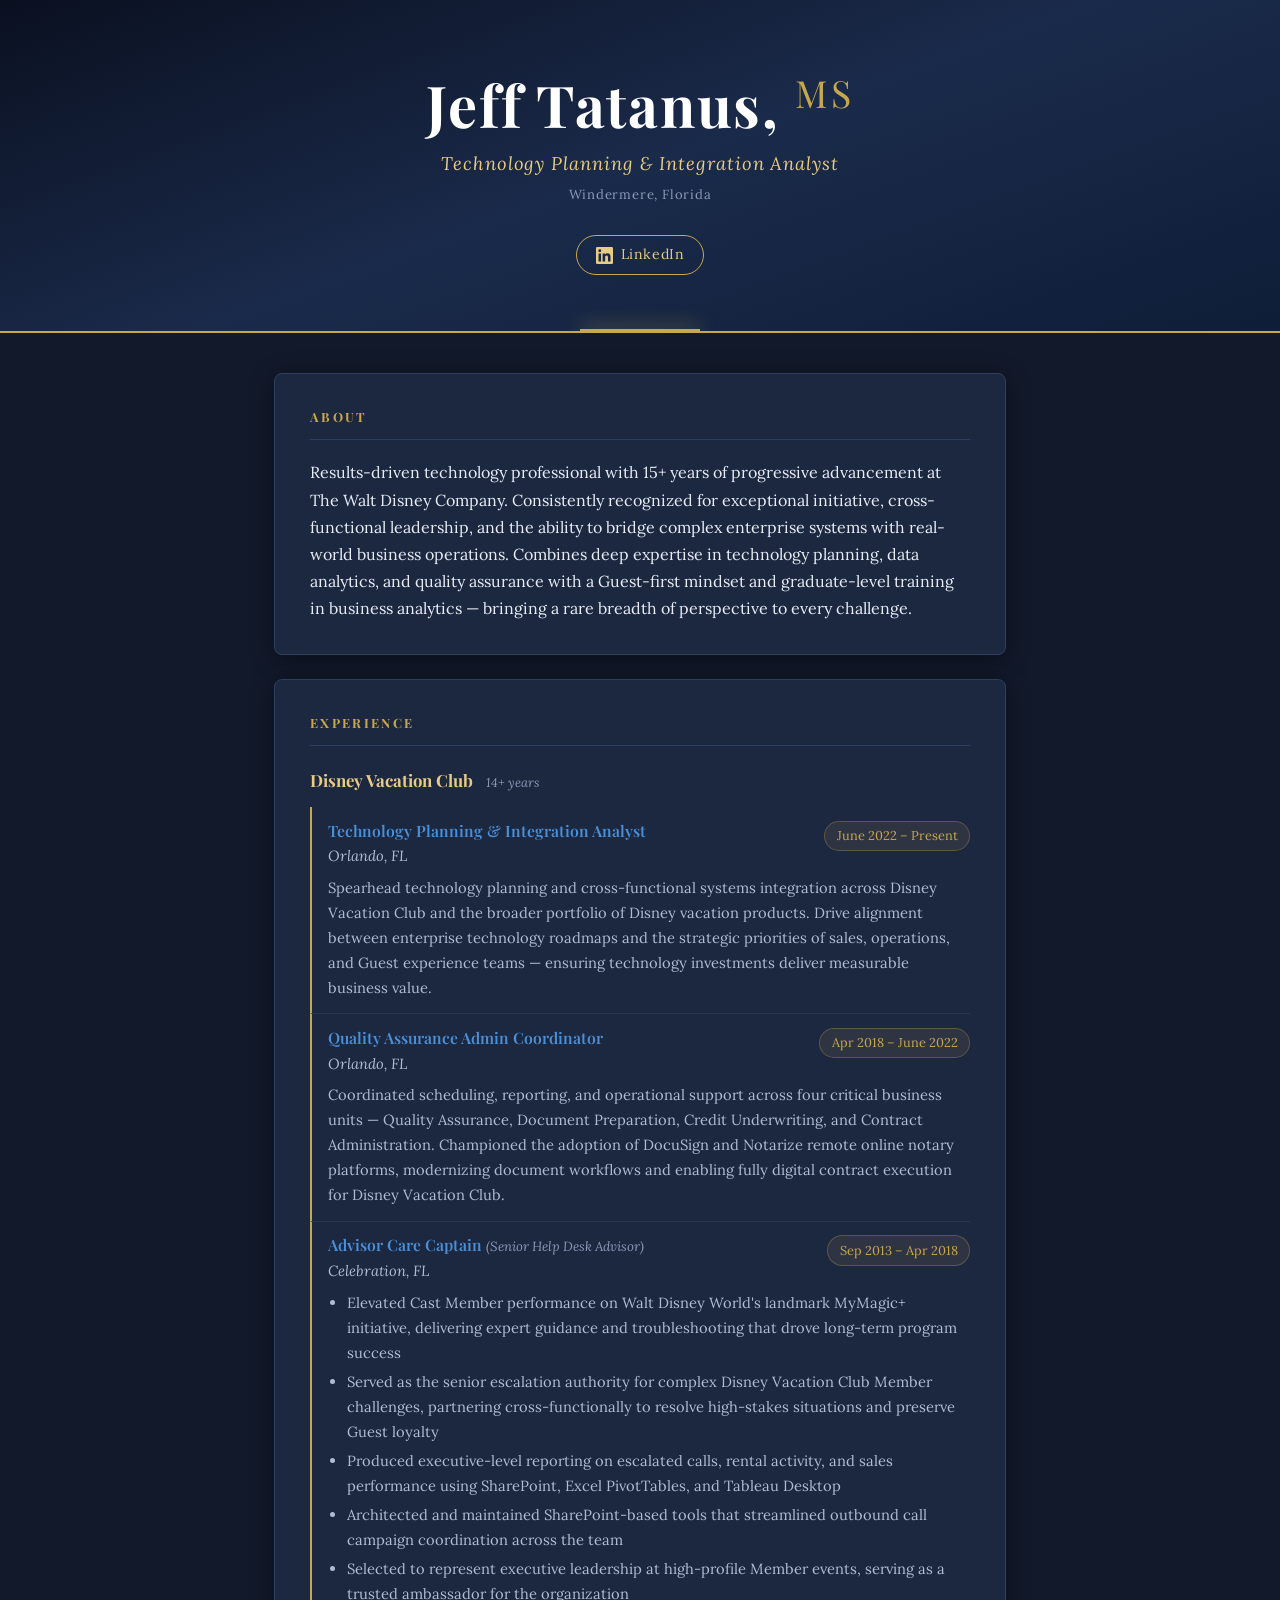
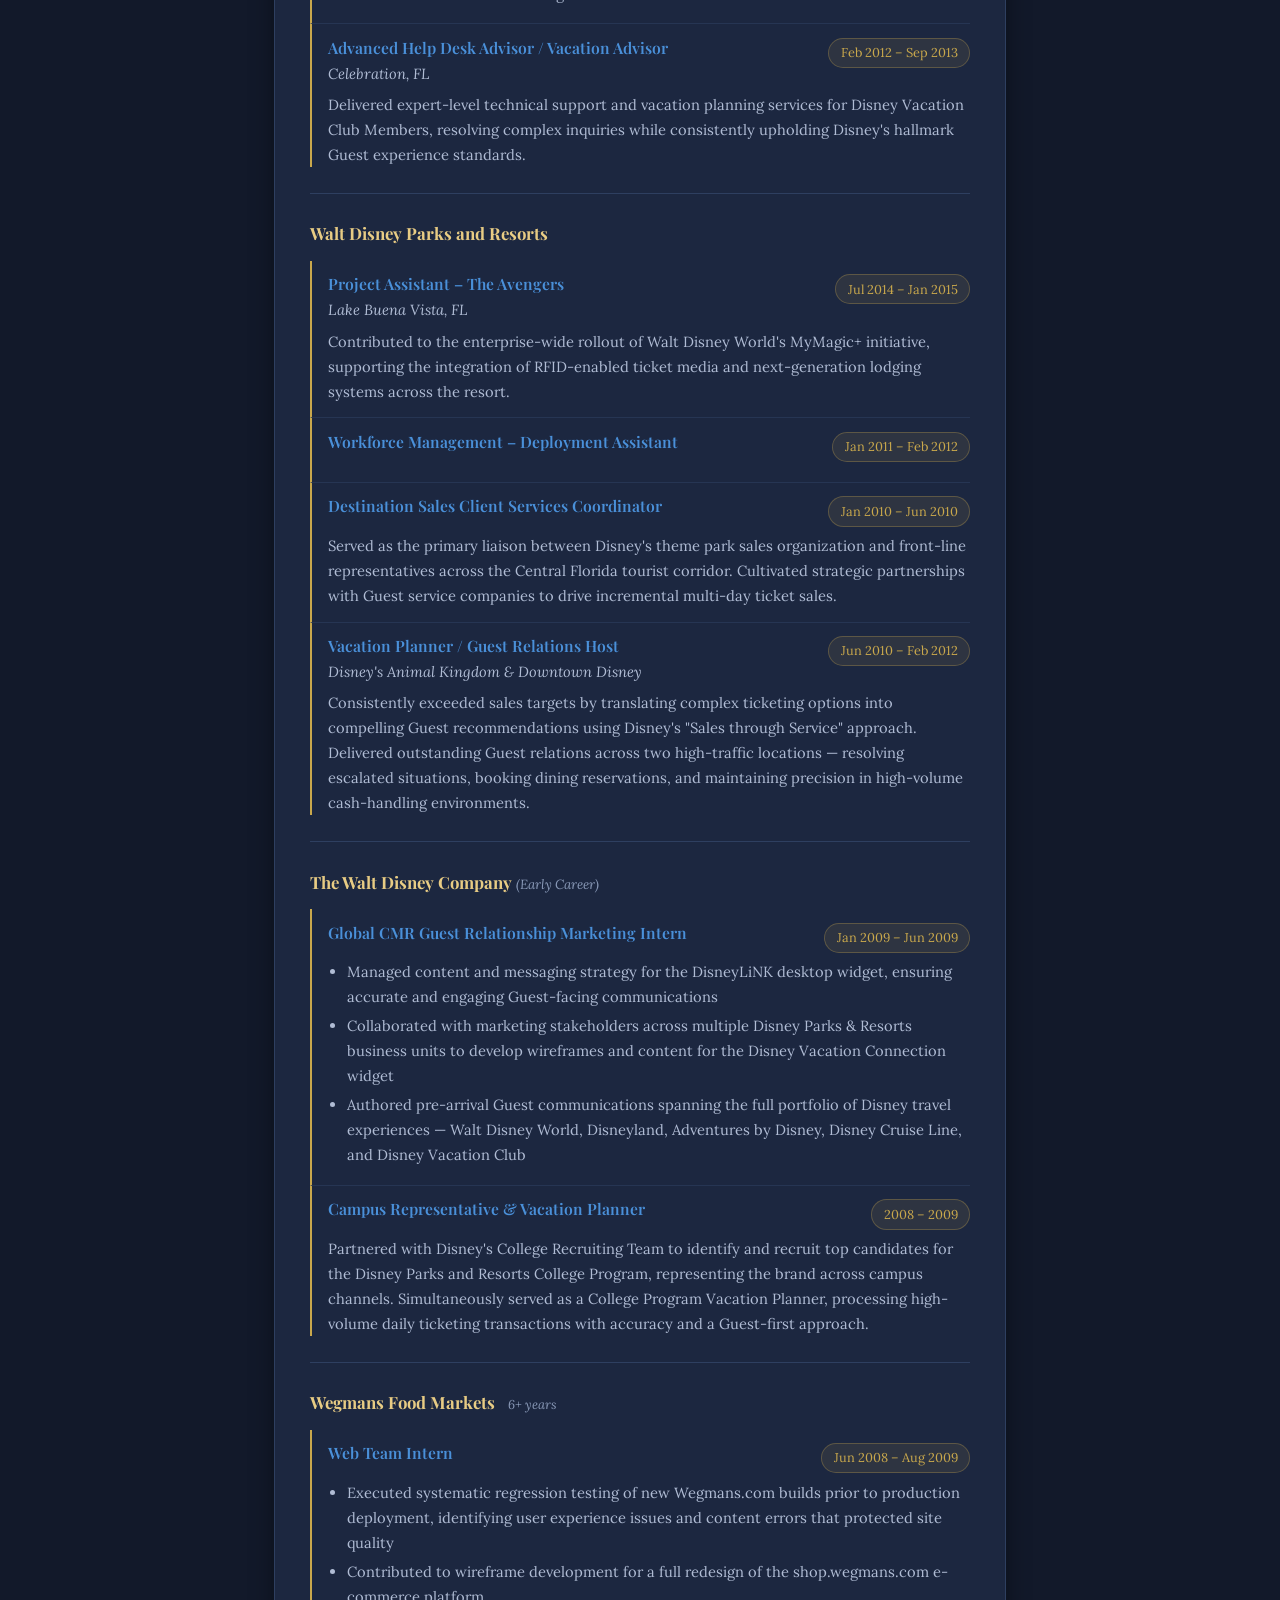
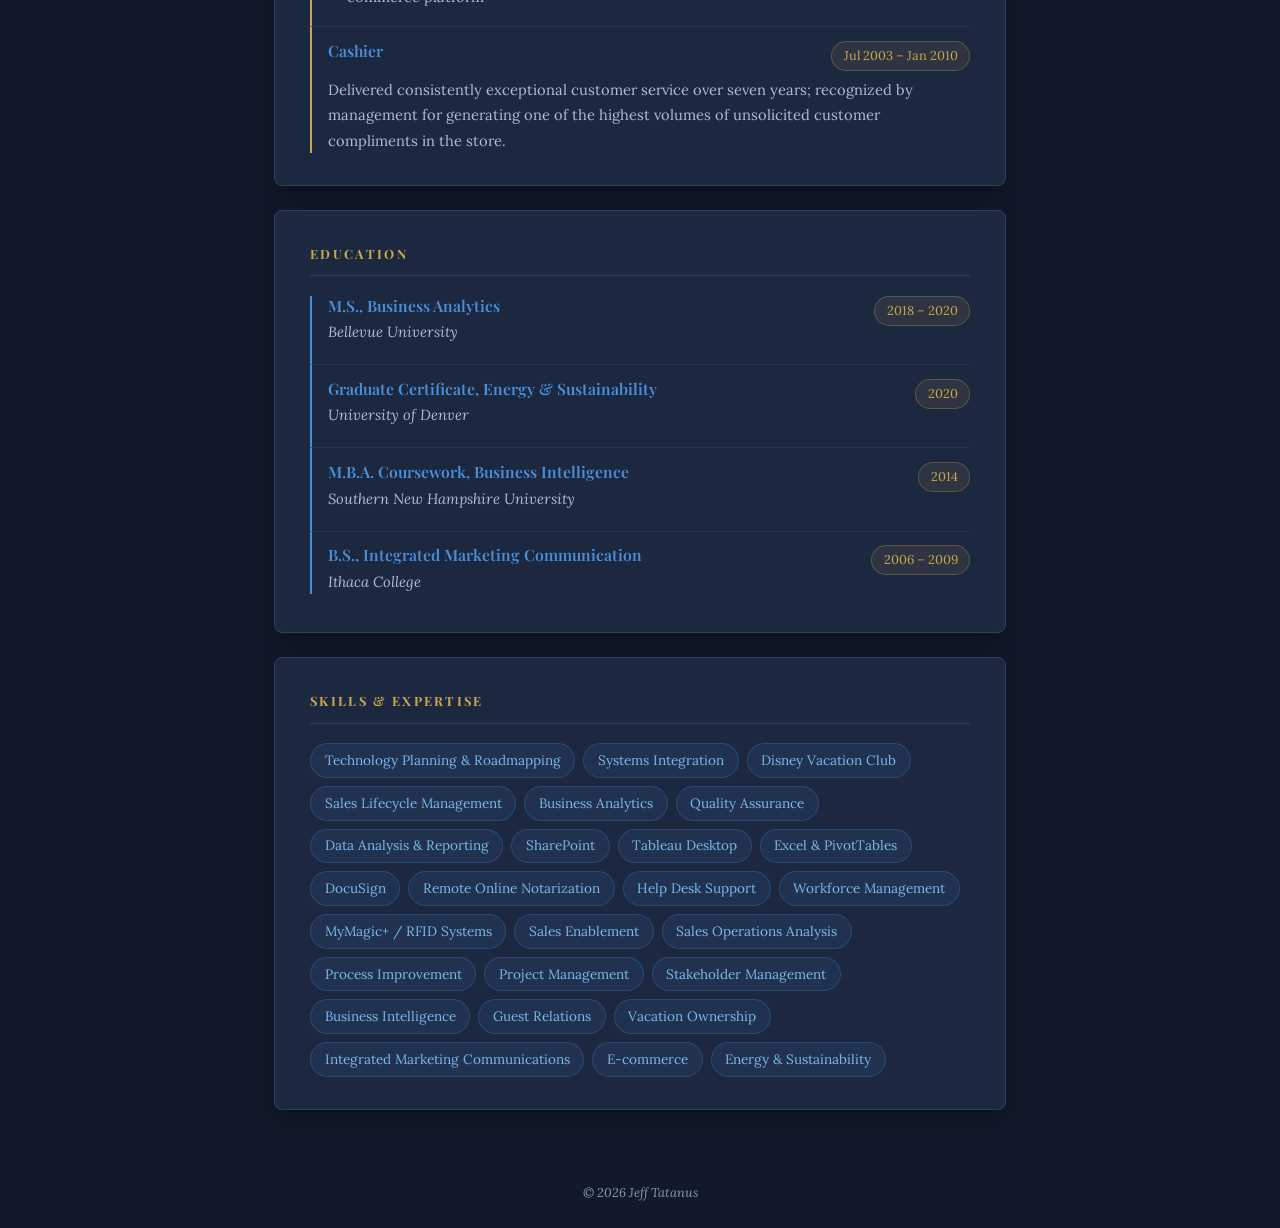
==== commit 901c270c: "Strengthen resume copy with impact-driven language throughout Co-Authored-By: Claude Sonnet 4.6 <nor" ====
--- a/index.html
+++ b/index.html
@@ -35,7 +35,7 @@
     <section class="card" id="summary">
       <h2>About</h2>
       <p>
-        Promoted through a series of increasingly responsible positions based on skills, work ethic, team collaboration, and creative solutions. Passionate about Guest service, driven by a spirit of continuous improvement and rapid reaction to a changing environment. Over 15 years at The Walt Disney Company with deep expertise in Disney Vacation Club technology, systems integration, quality assurance, and the full sales lifecycle.
+        Results-driven technology professional with 15+ years of progressive advancement at The Walt Disney Company. Consistently recognized for exceptional initiative, cross-functional leadership, and the ability to bridge complex enterprise systems with real-world business operations. Combines deep expertise in technology planning, data analytics, and quality assurance with a Guest-first mindset and graduate-level training in business analytics — bringing a rare breadth of perspective to every challenge.
       </p>
     </section>
 
@@ -57,7 +57,7 @@
             </div>
             <span class="date">June 2022 &ndash; Present</span>
           </div>
-          <p>Leading technology planning and systems integration supporting Disney Vacation Club and related Disney products, aligning technology roadmaps with sales and operational objectives.</p>
+          <p>Spearhead technology planning and cross-functional systems integration across Disney Vacation Club and the broader portfolio of Disney vacation products. Drive alignment between enterprise technology roadmaps and the strategic priorities of sales, operations, and Guest experience teams — ensuring technology investments deliver measurable business value.</p>
         </div>
 
         <div class="entry">
@@ -68,7 +68,7 @@
             </div>
             <span class="date">Apr 2018 &ndash; June 2022</span>
           </div>
-          <p>Scheduling and reporting supporting Quality Assurance, Document Preparation, Credit Underwriting, and Contract Administration teams. Supported implementation of DocuSign and Notarize remote online notary solutions.</p>
+          <p>Coordinated scheduling, reporting, and operational support across four critical business units — Quality Assurance, Document Preparation, Credit Underwriting, and Contract Administration. Championed the adoption of DocuSign and Notarize remote online notary platforms, modernizing document workflows and enabling fully digital contract execution for Disney Vacation Club.</p>
         </div>
 
         <div class="entry">
@@ -80,11 +80,11 @@
             <span class="date">Sep 2013 &ndash; Apr 2018</span>
           </div>
           <ul class="entry-list">
-            <li>Provided guidance to Cast Members to promote the long-term success of MyMagic+</li>
-            <li>Served as primary resource to troubleshoot Member (DVC) challenges and partner with resources to resolve difficult situations</li>
-            <li>Completed data analysis and reporting on escalated calls, rental activity, and sales performance using SharePoint, Excel PivotTables, and Tableau Desktop</li>
-            <li>Developed and maintained SharePoint tools for coordination of outbound call campaigns</li>
-            <li>Represented executive leadership team at Member events</li>
+            <li>Elevated Cast Member performance on Walt Disney World's landmark MyMagic+ initiative, delivering expert guidance and troubleshooting that drove long-term program success</li>
+            <li>Served as the senior escalation authority for complex Disney Vacation Club Member challenges, partnering cross-functionally to resolve high-stakes situations and preserve Guest loyalty</li>
+            <li>Produced executive-level reporting on escalated calls, rental activity, and sales performance using SharePoint, Excel PivotTables, and Tableau Desktop</li>
+            <li>Architected and maintained SharePoint-based tools that streamlined outbound call campaign coordination across the team</li>
+            <li>Selected to represent executive leadership at high-profile Member events, serving as a trusted ambassador for the organization</li>
           </ul>
         </div>
 
@@ -96,7 +96,7 @@
             </div>
             <span class="date">Feb 2012 &ndash; Sep 2013</span>
           </div>
-          <p>Provided help desk support and vacation planning services for Disney Vacation Club Members.</p>
+          <p>Delivered expert-level technical support and vacation planning services for Disney Vacation Club Members, resolving complex inquiries while consistently upholding Disney's hallmark Guest experience standards.</p>
         </div>
       </div>
 
@@ -114,7 +114,7 @@
             </div>
             <span class="date">Jul 2014 &ndash; Jan 2015</span>
           </div>
-          <p>Support for MyMagic+ implementation including RFID ticket media and lodging systems.</p>
+          <p>Contributed to the enterprise-wide rollout of Walt Disney World's MyMagic+ initiative, supporting the integration of RFID-enabled ticket media and next-generation lodging systems across the resort.</p>
         </div>
 
         <div class="entry">
@@ -133,7 +133,7 @@
             </div>
             <span class="date">Jan 2010 &ndash; Jun 2010</span>
           </div>
-          <p>Primary contact for front-line sales representatives in the Central Florida tourist market. Partnered with Guest service companies to facilitate increased sales of multi-day theme park tickets.</p>
+          <p>Served as the primary liaison between Disney's theme park sales organization and front-line representatives across the Central Florida tourist corridor. Cultivated strategic partnerships with Guest service companies to drive incremental multi-day ticket sales.</p>
         </div>
 
         <div class="entry">
@@ -144,7 +144,7 @@
             </div>
             <span class="date">Jun 2010 &ndash; Feb 2012</span>
           </div>
-          <p>Processed ticketing transactions using a computer-based system. Applied "Sales through Service" techniques to explain complex ticketing options and exceed sales goals. Extended assistance to Guests to resolve challenges, booked dining reservations, and handled large quantities of cash with accuracy.</p>
+          <p>Consistently exceeded sales targets by translating complex ticketing options into compelling Guest recommendations using Disney's "Sales through Service" approach. Delivered outstanding Guest relations across two high-traffic locations — resolving escalated situations, booking dining reservations, and maintaining precision in high-volume cash-handling environments.</p>
         </div>
       </div>
 
@@ -162,9 +162,9 @@
             <span class="date">Jan 2009 &ndash; Jun 2009</span>
           </div>
           <ul class="entry-list">
-            <li>Maintained messaging for DisneyLiNK desktop widget</li>
-            <li>Aided in development of wireframes and content for the Disney Vacation Connection widget</li>
-            <li>Created pre-arrival messaging for Guests across Walt Disney World, Disneyland, Adventures by Disney, Disney Cruise Line, and Disney Vacation Club</li>
+            <li>Managed content and messaging strategy for the DisneyLiNK desktop widget, ensuring accurate and engaging Guest-facing communications</li>
+            <li>Collaborated with marketing stakeholders across multiple Disney Parks &amp; Resorts business units to develop wireframes and content for the Disney Vacation Connection widget</li>
+            <li>Authored pre-arrival Guest communications spanning the full portfolio of Disney travel experiences — Walt Disney World, Disneyland, Adventures by Disney, Disney Cruise Line, and Disney Vacation Club</li>
           </ul>
         </div>
 
@@ -175,7 +175,7 @@
             </div>
             <span class="date">2008 &ndash; 2009</span>
           </div>
-          <p>Assisted in recruiting college-aged participants for the Disney Parks and Resorts College Program. Processed ticketing for hundreds of Guests daily during the Disney College Program.</p>
+          <p>Partnered with Disney's College Recruiting Team to identify and recruit top candidates for the Disney Parks and Resorts College Program, representing the brand across campus channels. Simultaneously served as a College Program Vacation Planner, processing high-volume daily ticketing transactions with accuracy and a Guest-first approach.</p>
         </div>
       </div>
 
@@ -194,8 +194,8 @@
             <span class="date">Jun 2008 &ndash; Aug 2009</span>
           </div>
           <ul class="entry-list">
-            <li>Completed regression testing of new builds of Wegmans.com prior to production launches</li>
-            <li>Participated in the wireframe process for a redesign of the shop.wegmans.com e-commerce site</li>
+            <li>Executed systematic regression testing of new Wegmans.com builds prior to production deployment, identifying user experience issues and content errors that protected site quality</li>
+            <li>Contributed to wireframe development for a full redesign of the shop.wegmans.com e-commerce platform</li>
           </ul>
         </div>
 
@@ -206,7 +206,7 @@
             </div>
             <span class="date">Jul 2003 &ndash; Jan 2010</span>
           </div>
-          <p>Delivered consistent customer service; recognized for a high volume of customer compliments.</p>
+          <p>Delivered consistently exceptional customer service over seven years; recognized by management for generating one of the highest volumes of unsolicited customer compliments in the store.</p>
         </div>
       </div>
 
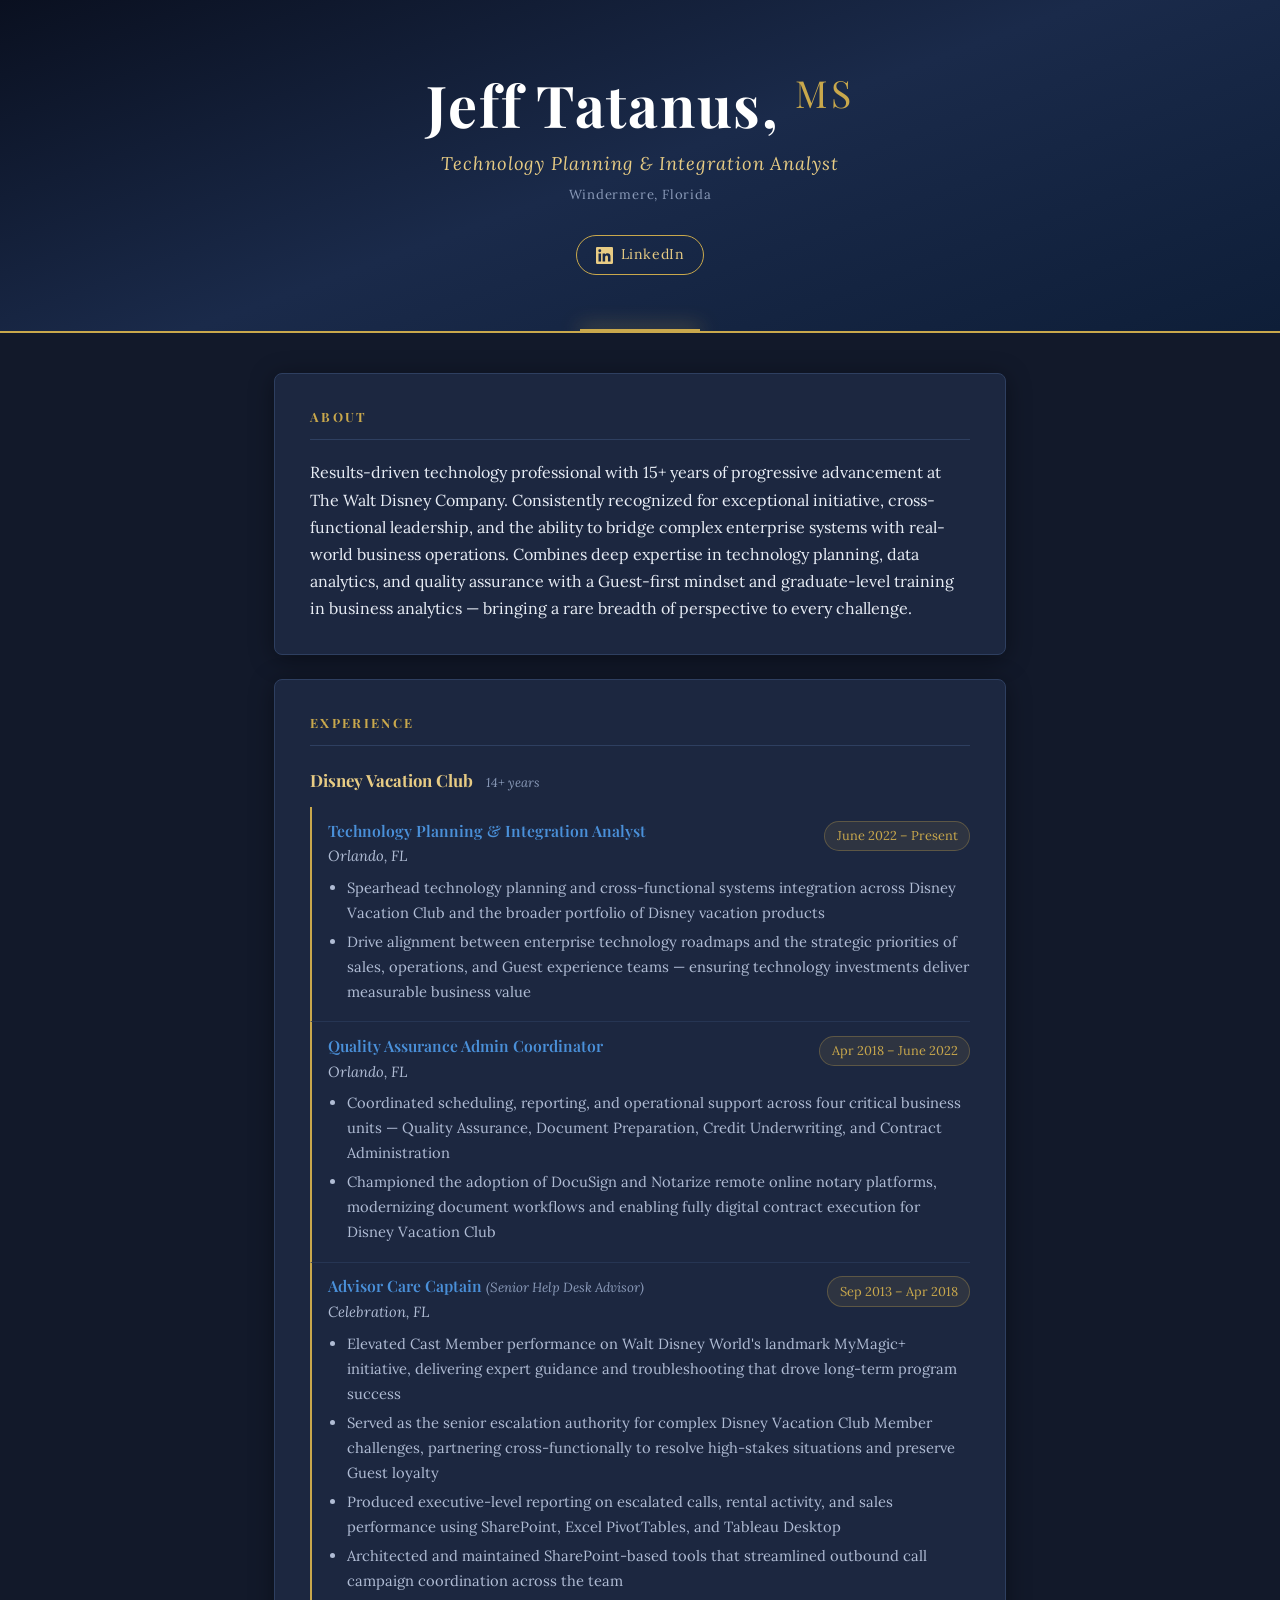
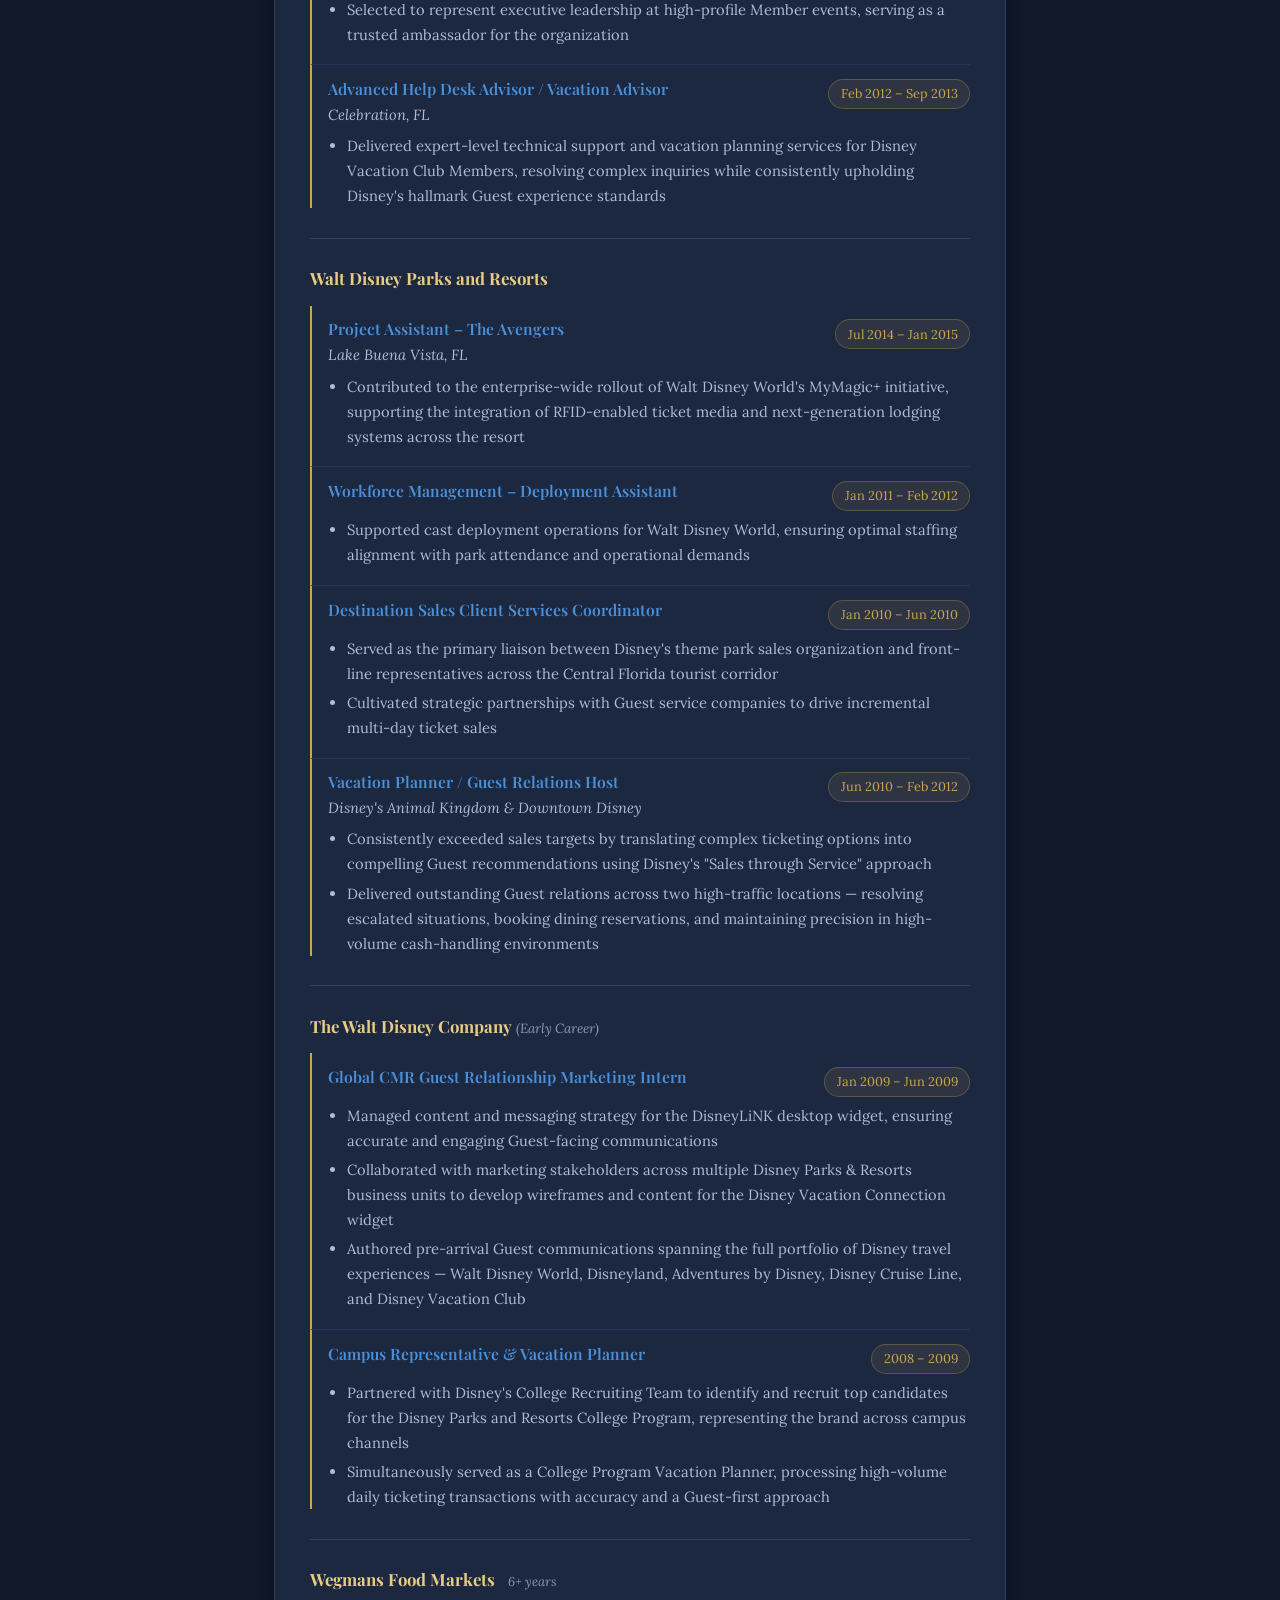
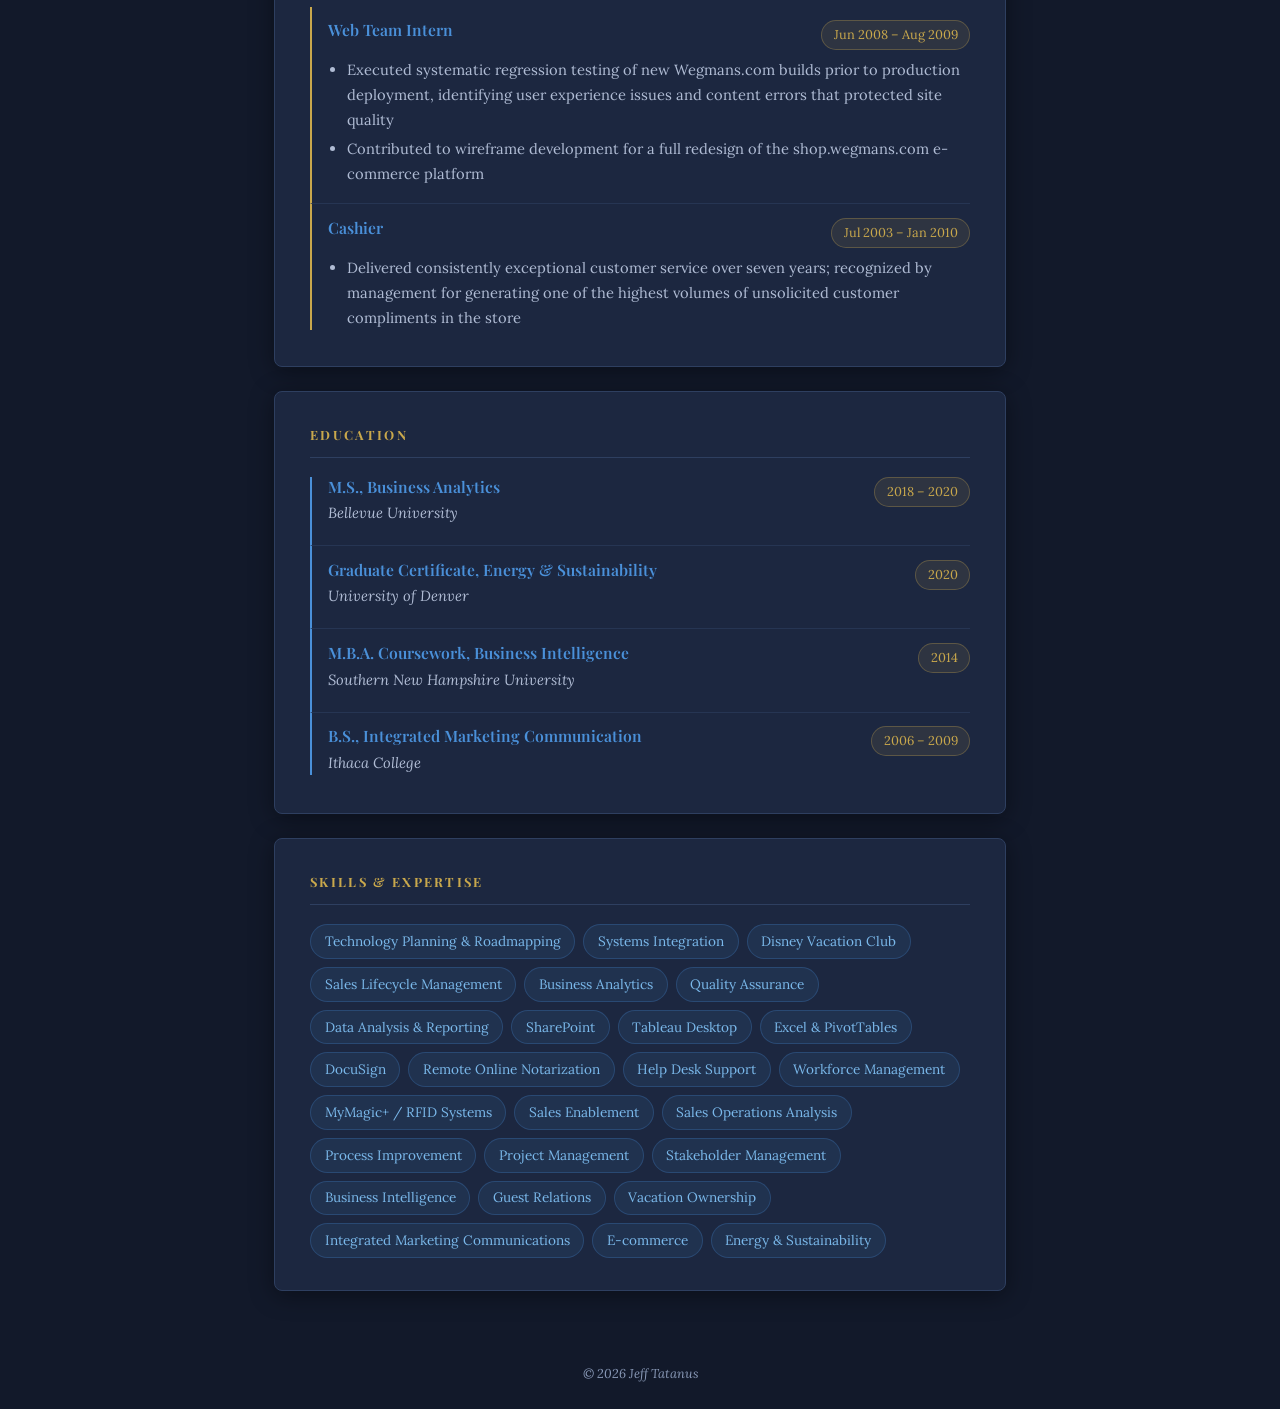
==== commit d8bf0204: "Standardize all experience entries to bullet point format Co-Authored-By: Claude Sonnet 4.6 <noreply" ====
--- a/index.html
+++ b/index.html
@@ -57,7 +57,10 @@
             </div>
             <span class="date">June 2022 &ndash; Present</span>
           </div>
-          <p>Spearhead technology planning and cross-functional systems integration across Disney Vacation Club and the broader portfolio of Disney vacation products. Drive alignment between enterprise technology roadmaps and the strategic priorities of sales, operations, and Guest experience teams — ensuring technology investments deliver measurable business value.</p>
+          <ul class="entry-list">
+            <li>Spearhead technology planning and cross-functional systems integration across Disney Vacation Club and the broader portfolio of Disney vacation products</li>
+            <li>Drive alignment between enterprise technology roadmaps and the strategic priorities of sales, operations, and Guest experience teams — ensuring technology investments deliver measurable business value</li>
+          </ul>
         </div>
 
         <div class="entry">
@@ -68,7 +71,10 @@
             </div>
             <span class="date">Apr 2018 &ndash; June 2022</span>
           </div>
-          <p>Coordinated scheduling, reporting, and operational support across four critical business units — Quality Assurance, Document Preparation, Credit Underwriting, and Contract Administration. Championed the adoption of DocuSign and Notarize remote online notary platforms, modernizing document workflows and enabling fully digital contract execution for Disney Vacation Club.</p>
+          <ul class="entry-list">
+            <li>Coordinated scheduling, reporting, and operational support across four critical business units — Quality Assurance, Document Preparation, Credit Underwriting, and Contract Administration</li>
+            <li>Championed the adoption of DocuSign and Notarize remote online notary platforms, modernizing document workflows and enabling fully digital contract execution for Disney Vacation Club</li>
+          </ul>
         </div>
 
         <div class="entry">
@@ -96,7 +102,9 @@
             </div>
             <span class="date">Feb 2012 &ndash; Sep 2013</span>
           </div>
-          <p>Delivered expert-level technical support and vacation planning services for Disney Vacation Club Members, resolving complex inquiries while consistently upholding Disney's hallmark Guest experience standards.</p>
+          <ul class="entry-list">
+            <li>Delivered expert-level technical support and vacation planning services for Disney Vacation Club Members, resolving complex inquiries while consistently upholding Disney's hallmark Guest experience standards</li>
+          </ul>
         </div>
       </div>
 
@@ -114,7 +122,9 @@
             </div>
             <span class="date">Jul 2014 &ndash; Jan 2015</span>
           </div>
-          <p>Contributed to the enterprise-wide rollout of Walt Disney World's MyMagic+ initiative, supporting the integration of RFID-enabled ticket media and next-generation lodging systems across the resort.</p>
+          <ul class="entry-list">
+            <li>Contributed to the enterprise-wide rollout of Walt Disney World's MyMagic+ initiative, supporting the integration of RFID-enabled ticket media and next-generation lodging systems across the resort</li>
+          </ul>
         </div>
 
         <div class="entry">
@@ -124,6 +134,9 @@
             </div>
             <span class="date">Jan 2011 &ndash; Feb 2012</span>
           </div>
+          <ul class="entry-list">
+            <li>Supported cast deployment operations for Walt Disney World, ensuring optimal staffing alignment with park attendance and operational demands</li>
+          </ul>
         </div>
 
         <div class="entry">
@@ -133,7 +146,10 @@
             </div>
             <span class="date">Jan 2010 &ndash; Jun 2010</span>
           </div>
-          <p>Served as the primary liaison between Disney's theme park sales organization and front-line representatives across the Central Florida tourist corridor. Cultivated strategic partnerships with Guest service companies to drive incremental multi-day ticket sales.</p>
+          <ul class="entry-list">
+            <li>Served as the primary liaison between Disney's theme park sales organization and front-line representatives across the Central Florida tourist corridor</li>
+            <li>Cultivated strategic partnerships with Guest service companies to drive incremental multi-day ticket sales</li>
+          </ul>
         </div>
 
         <div class="entry">
@@ -144,7 +160,10 @@
             </div>
             <span class="date">Jun 2010 &ndash; Feb 2012</span>
           </div>
-          <p>Consistently exceeded sales targets by translating complex ticketing options into compelling Guest recommendations using Disney's "Sales through Service" approach. Delivered outstanding Guest relations across two high-traffic locations — resolving escalated situations, booking dining reservations, and maintaining precision in high-volume cash-handling environments.</p>
+          <ul class="entry-list">
+            <li>Consistently exceeded sales targets by translating complex ticketing options into compelling Guest recommendations using Disney's "Sales through Service" approach</li>
+            <li>Delivered outstanding Guest relations across two high-traffic locations — resolving escalated situations, booking dining reservations, and maintaining precision in high-volume cash-handling environments</li>
+          </ul>
         </div>
       </div>
 
@@ -175,7 +194,10 @@
             </div>
             <span class="date">2008 &ndash; 2009</span>
           </div>
-          <p>Partnered with Disney's College Recruiting Team to identify and recruit top candidates for the Disney Parks and Resorts College Program, representing the brand across campus channels. Simultaneously served as a College Program Vacation Planner, processing high-volume daily ticketing transactions with accuracy and a Guest-first approach.</p>
+          <ul class="entry-list">
+            <li>Partnered with Disney's College Recruiting Team to identify and recruit top candidates for the Disney Parks and Resorts College Program, representing the brand across campus channels</li>
+            <li>Simultaneously served as a College Program Vacation Planner, processing high-volume daily ticketing transactions with accuracy and a Guest-first approach</li>
+          </ul>
         </div>
       </div>
 
@@ -206,7 +228,9 @@
             </div>
             <span class="date">Jul 2003 &ndash; Jan 2010</span>
           </div>
-          <p>Delivered consistently exceptional customer service over seven years; recognized by management for generating one of the highest volumes of unsolicited customer compliments in the store.</p>
+          <ul class="entry-list">
+            <li>Delivered consistently exceptional customer service over seven years; recognized by management for generating one of the highest volumes of unsolicited customer compliments in the store</li>
+          </ul>
         </div>
       </div>
 
